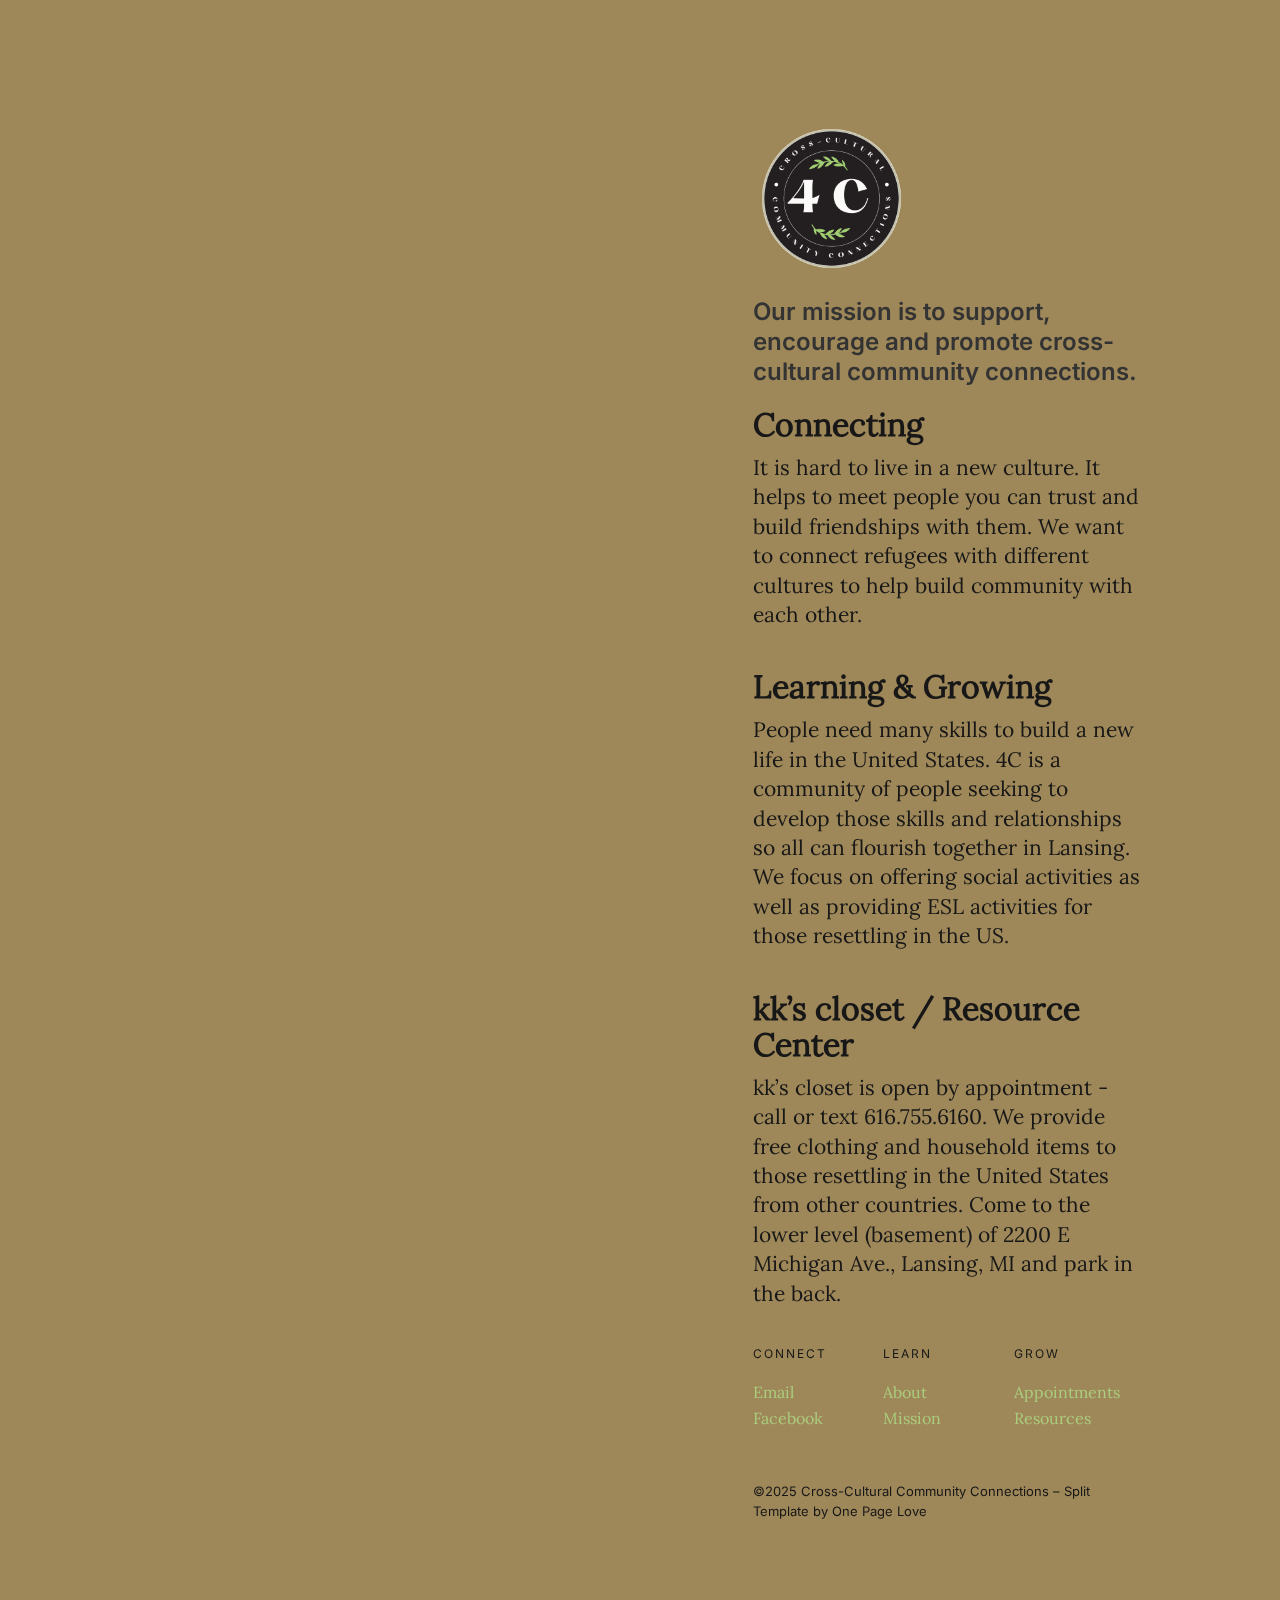
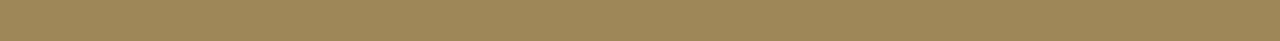
==== website/public/index.html @ 281cf26f "build" ====
<!DOCTYPE html>
<html lang="en-US">

<head>
  <meta charset="utf-8" />
<meta name="viewport" content="width=device-width,initial-scale=1" />


<title>Connecting. Learning. Growing.</title>
<meta name="author" content="4C Lansing" />
<meta name="description" content="Our mission is to support, encourage, and promote cross-cultural community connections." />
<meta name="robots" content="index, follow" />
<meta name="referrer" content="always" />


<meta property="og:title" content="Connecting. Learning. Growing." />
<meta property="og:description" content="Our mission is to support, encourage, and promote cross-cultural community connections." />
<meta property="og:url" content="https://4clansing.org/" />

<meta property="og:image" content="https://4clansing.org/images/social.jpg" />
<meta name="twitter:card" content="summary_large_image" />

<meta name="twitter:site" content="@onepagelove" />


<link rel="icon" href="https://4clansing.org/favicon.ico" />



  
  
  <link rel="stylesheet" href="./css/split.min.17f83c5eb637766c819c957e94b23b9c7ce4982cbc20298d6559e48cfdbf53d3.css" integrity="sha256-F/g8XrY3dmyBnJV&#43;lLI7nHzkmCy8ICmNZVnkjP2/U9M=" crossorigin="anonymous" media="screen" />




  <link rel="stylesheet" href="https://4clansing.org/css/style.css" type="text/css" media="screen" />





</head>

<body class="body">

  <div class="columns w-row">

    
    <div class="leftcontent w-col w-col-6 w-col-stack">

    
    

      <div class="image"></div>

    
    
    </div>

    
    <div class="rightcontent w-col w-col-6 w-col-stack">

      <div class="content">
        
        <div class="intro">
  <img class="logo" style="float:center;height:40%;width:40%;" src="./images/logo-dots.png"></img>
  <div class="mission">
    <h3>Our mission is to support, encourage and promote cross-cultural community connections.</h3>
  </div>
  
</div>


        
        
  
  <div class="bio">
  <h2 id="connecting">Connecting</h2>
<p>It is hard to live in a new culture. It helps to meet people you can trust and build friendships with them. We want to connect refugees with different cultures to help build community with each other.</p>
<h2 id="learning--growing">Learning &amp; Growing</h2>
<p>People need many skills to build a new life in the United States. 4C is a community of people seeking to develop those skills and relationships so all can flourish together in Lansing. We focus on offering social activities as well as providing ESL activities for those resettling in the US.</p>
<h2 id="kks-closet--resource-center">kk&rsquo;s closet / Resource Center</h2>
<p>kk’s closet is open by appointment - call or text 616.755.6160. We provide free clothing and household items to those resettling in the United States from other countries. Come to the lower level (basement) of 2200 E Michigan Ave., Lansing, MI and park in the back.</p>

</div>


  
  <div class="links w-row">

  
    

    
      <div class="column w-col w-col-4">
        <h3 class="text-block">Connect</h3>
        <ul class="list w-list-unstyled">
          
            <li><a href="mailto:4clansing.org@gmail.com" target="_self">Email</a></li>
          
            <li><a href="https://www.facebook.com/cross.cultural.community.connections" target="_blank">Facebook</a></li>
          
        </ul>
      </div>
    

    
  
    

    
      <div class="column w-col w-col-4">
        <h3 class="text-block">Learn</h3>
        <ul class="list w-list-unstyled">
          
            <li><a href="#" target="_self">About</a></li>
          
            <li><a href="#" target="_self">Mission</a></li>
          
        </ul>
      </div>
    

    
  
    

    
      <div class="column w-col w-col-4">
        <h3 class="text-block">Grow</h3>
        <ul class="list w-list-unstyled">
          
            <li><a href="link_to_form" target="_blank">Appointments</a></li>
          
            <li><a href="#" target="_blank">Resources</a></li>
          
        </ul>
      </div>
    

    
  

</div>



        
        <div class="credit">
  &copy;2025 Cross-Cultural Community Connections
  
  &ndash; <a href="https://onepagelove.com/split" target="_blank" class="credit-links">Split Template</a> by <a href="https://onepagelove.com" target="_blank" class="credit-links">One Page Love</a>

  
  <!--
  To remove this credit you can remove the CC3.0 license for only $9 here: https://onepagelove.com/split
  This really helps contribute towards us developing more templates and means the world to me!
  Cheers, Rob (@robhope)
  -->
  
</div>

      </div>

    </div>

  </div>

</body>
</html>
---- website/public/css/split.min.17f83c5eb637766c819c957e94b23b9c7ce4982cbc20298d6559e48cfdbf53d3.css ----
@charset "UTF-8";/*!normalize.css v8.0.1 | MIT License | github.com/necolas/normalize.css*/html{line-height:1.15;-webkit-text-size-adjust:100%}body{margin:0}main{display:block}h1{font-size:2em;margin:.67em 0}hr{box-sizing:content-box;height:0;overflow:visible}pre{font-family:monospace,monospace;font-size:1em}a{background-color:transparent}abbr[title]{border-bottom:none;text-decoration:underline;text-decoration:underline dotted}b,strong{font-weight:bolder}code,kbd,samp{font-family:monospace,monospace;font-size:1em}small{font-size:80%}sub,sup{font-size:75%;line-height:0;position:relative;vertical-align:baseline}sub{bottom:-.25em}sup{top:-.5em}img{border-style:none}button,input,optgroup,select,textarea{font-family:inherit;font-size:100%;line-height:1.15;margin:0}button,input{overflow:visible}button,select{text-transform:none}button,[type=button],[type=reset],[type=submit]{-webkit-appearance:button}button::-moz-focus-inner,[type=button]::-moz-focus-inner,[type=reset]::-moz-focus-inner,[type=submit]::-moz-focus-inner{border-style:none;padding:0}button:-moz-focusring,[type=button]:-moz-focusring,[type=reset]:-moz-focusring,[type=submit]:-moz-focusring{outline:1px dotted ButtonText}fieldset{padding:.35em .75em .625em}legend{box-sizing:border-box;color:inherit;display:table;max-width:100%;padding:0;white-space:normal}progress{vertical-align:baseline}textarea{overflow:auto}[type=checkbox],[type=radio]{box-sizing:border-box;padding:0}[type=number]::-webkit-inner-spin-button,[type=number]::-webkit-outer-spin-button{height:auto}[type=search]{-webkit-appearance:textfield;outline-offset:-2px}[type=search]::-webkit-search-decoration{-webkit-appearance:none}::-webkit-file-upload-button{-webkit-appearance:button;font:inherit}details{display:block}summary{display:list-item}template{display:none}[hidden]{display:none}@font-face{font-family:webflow-icons;src:url([data-uri])format("truetype");font-weight:400;font-style:normal}[class^=w-icon-],[class*=" w-icon-"]{font-family:webflow-icons!important;speak:none;font-style:normal;font-weight:400;font-variant:normal;text-transform:none;line-height:1;-webkit-font-smoothing:antialiased;-moz-osx-font-smoothing:grayscale}.w-icon-slider-right:before{content:"\e600"}.w-icon-slider-left:before{content:"\e601"}.w-icon-nav-menu:before{content:"\e602"}.w-icon-arrow-down:before,.w-icon-dropdown-toggle:before{content:"\e603"}.w-icon-file-upload-remove:before{content:"\e900"}.w-icon-file-upload-icon:before{content:"\e903"}*{-webkit-box-sizing:border-box;-moz-box-sizing:border-box;box-sizing:border-box}html{height:100%}body{margin:0;min-height:100%;background-color:#fff;font-family:Arial,sans-serif;font-size:14px;line-height:20px;color:#333}img{max-width:100%;vertical-align:middle;display:inline-block}html.w-mod-touch *{background-attachment:scroll!important}.w-block{display:block}.w-inline-block{max-width:100%;display:inline-block}.w-clearfix:before,.w-clearfix:after{content:" ";display:table;grid-column-start:1;grid-row-start:1;grid-column-end:2;grid-row-end:2}.w-clearfix:after{clear:both}.w-hidden{display:none}.w-button{display:inline-block;padding:9px 15px;background-color:#3898ec;color:#fff;border:0;line-height:inherit;text-decoration:none;cursor:pointer;border-radius:0}input.w-button{-webkit-appearance:button}html[data-w-dynpage] [data-w-cloak]{color:transparent!important}.w-webflow-badge,.w-webflow-badge *{position:static;left:auto;top:auto;right:auto;bottom:auto;z-index:auto;display:block;visibility:visible;overflow:visible;overflow-x:visible;overflow-y:visible;box-sizing:border-box;width:auto;height:auto;max-height:none;max-width:none;min-height:0;min-width:0;margin:0;padding:0;float:none;clear:none;border:0 transparent;border-radius:0;background:0 0;background-image:none;background-position:0 0;background-size:auto;background-repeat:repeat;background-origin:padding-box;background-clip:border-box;background-attachment:scroll;background-color:transparent;box-shadow:none;opacity:1;transform:none;transition:none;direction:ltr;font-family:inherit;font-weight:inherit;color:inherit;font-size:inherit;line-height:inherit;font-style:inherit;font-variant:inherit;text-align:inherit;letter-spacing:inherit;text-decoration:inherit;text-indent:0;text-transform:inherit;list-style-type:disc;text-shadow:none;font-smoothing:auto;vertical-align:baseline;cursor:inherit;white-space:inherit;word-break:normal;word-spacing:normal;word-wrap:normal}.w-webflow-badge{position:fixed!important;display:inline-block!important;visibility:visible!important;opacity:1!important;z-index:2147483647!important;top:auto!important;right:12px!important;bottom:12px!important;left:auto!important;color:#aaadb0!important;background-color:#fff!important;border-radius:3px!important;padding:6px 8px 6px 6px!important;font-size:12px!important;opacity:1!important;line-height:14px!important;text-decoration:none!important;transform:none!important;margin:0!important;width:auto!important;height:auto!important;overflow:visible!important;white-space:nowrap;box-shadow:0 0 0 1px rgba(0,0,0,.1),0 1px 3px rgba(0,0,0,.1);cursor:pointer}.w-webflow-badge>img{display:inline-block!important;visibility:visible!important;opacity:1!important;vertical-align:middle!important}h1,h2,h3,h4,h5,h6{font-weight:700;margin-bottom:10px}h1{font-size:38px;line-height:44px;margin-top:20px}h2{font-size:32px;line-height:36px;margin-top:20px}h3{font-size:24px;line-height:30px;margin-top:20px}h4{font-size:18px;line-height:24px;margin-top:10px}h5{font-size:14px;line-height:20px;margin-top:10px}h6{font-size:12px;line-height:18px;margin-top:10px}p{margin-top:0;margin-bottom:10px}blockquote{margin:0 0 10px;padding:10px 20px;border-left:5px solid #e2e2e2;font-size:18px;line-height:22px}figure{margin:0;margin-bottom:10px}figcaption{margin-top:5px;text-align:center}ul,ol{margin-top:0;margin-bottom:10px;padding-left:40px}.w-list-unstyled{padding-left:0;list-style:none}.w-embed:before,.w-embed:after{content:" ";display:table;grid-column-start:1;grid-row-start:1;grid-column-end:2;grid-row-end:2}.w-embed:after{clear:both}.w-video{width:100%;position:relative;padding:0}.w-video iframe,.w-video object,.w-video embed{position:absolute;top:0;left:0;width:100%;height:100%}fieldset{padding:0;margin:0;border:0}button,html input[type=button],input[type=reset]{border:0;cursor:pointer;-webkit-appearance:button}.w-form{margin:0 0 15px}.w-form-done{display:none;padding:20px;text-align:center;background-color:#ddd}.w-form-fail{display:none;margin-top:10px;padding:10px;background-color:#ffdede}label{display:block;margin-bottom:5px;font-weight:700}.w-input,.w-select{display:block;width:100%;height:38px;padding:8px 12px;margin-bottom:10px;font-size:14px;line-height:1.428571429;color:#333;vertical-align:middle;background-color:#fff;border:1px solid #ccc}.w-input:-moz-placeholder,.w-select:-moz-placeholder{color:#999}.w-input::-moz-placeholder,.w-select::-moz-placeholder{color:#999;opacity:1}.w-input:-ms-input-placeholder,.w-select:-ms-input-placeholder{color:#999}.w-input::-webkit-input-placeholder,.w-select::-webkit-input-placeholder{color:#999}.w-input:focus,.w-select:focus{border-color:#3898ec;outline:0}.w-input[disabled],.w-select[disabled],.w-input[readonly],.w-select[readonly],fieldset[disabled] .w-input,fieldset[disabled] .w-select{cursor:not-allowed;background-color:#eee}textarea.w-input,textarea.w-select{height:auto}.w-select{background-color:#f3f3f3}.w-select[multiple]{height:auto}.w-form-label{display:inline-block;cursor:pointer;font-weight:400;margin-bottom:0}.w-radio{display:block;margin-bottom:5px;padding-left:20px}.w-radio:before,.w-radio:after{content:" ";display:table;grid-column-start:1;grid-row-start:1;grid-column-end:2;grid-row-end:2}.w-radio:after{clear:both}.w-radio-input{margin:4px 0 0;margin-top:1px \9;line-height:normal;float:left;margin-left:-20px}.w-radio-input{margin-top:3px}.w-file-upload{display:block;margin-bottom:10px}.w-file-upload-input{width:.1px;height:.1px;opacity:0;overflow:hidden;position:absolute;z-index:-100}.w-file-upload-default,.w-file-upload-uploading,.w-file-upload-success{display:inline-block;color:#333}.w-file-upload-error{display:block;margin-top:10px}.w-file-upload-default.w-hidden,.w-file-upload-uploading.w-hidden,.w-file-upload-error.w-hidden,.w-file-upload-success.w-hidden{display:none}.w-file-upload-uploading-btn{display:flex;font-size:14px;font-weight:400;cursor:pointer;margin:0;padding:8px 12px;border:1px solid #ccc;background-color:#fafafa}.w-file-upload-file{display:flex;flex-grow:1;justify-content:space-between;margin:0;padding:8px 9px 8px 11px;border:1px solid #ccc;background-color:#fafafa}.w-file-upload-file-name{font-size:14px;font-weight:400;display:block}.w-file-remove-link{margin-top:3px;margin-left:10px;width:auto;height:auto;padding:3px;display:block;cursor:pointer}.w-icon-file-upload-remove{margin:auto;font-size:10px}.w-file-upload-error-msg{display:inline-block;color:#ea384c;padding:2px 0}.w-file-upload-info{display:inline-block;line-height:38px;padding:0 12px}.w-file-upload-label{display:inline-block;font-size:14px;font-weight:400;cursor:pointer;margin:0;padding:8px 12px;border:1px solid #ccc;background-color:#fafafa}.w-icon-file-upload-icon,.w-icon-file-upload-uploading{display:inline-block;margin-right:8px;width:20px}.w-icon-file-upload-uploading{height:20px}.w-container{margin-left:auto;margin-right:auto;max-width:940px}.w-container:before,.w-container:after{content:" ";display:table;grid-column-start:1;grid-row-start:1;grid-column-end:2;grid-row-end:2}.w-container:after{clear:both}.w-container .w-row{margin-left:-10px;margin-right:-10px}.w-row:before,.w-row:after{content:" ";display:table;grid-column-start:1;grid-row-start:1;grid-column-end:2;grid-row-end:2}.w-row:after{clear:both}.w-row .w-row{margin-left:0;margin-right:0}.w-col{position:relative;float:left;width:100%;min-height:1px;padding-left:10px;padding-right:10px}.w-col .w-col{padding-left:0;padding-right:0}.w-col-1{width:8.33333333%}.w-col-2{width:16.66666667%}.w-col-3{width:25%}.w-col-4{width:33.33333333%}.w-col-5{width:41.66666667%}.w-col-6{width:50%}.w-col-7{width:58.33333333%}.w-col-8{width:66.66666667%}.w-col-9{width:75%}.w-col-10{width:83.33333333%}.w-col-11{width:91.66666667%}.w-col-12{width:100%}.w-hidden-main{display:none!important}@media screen and (max-width:991px){.w-container{max-width:728px}.w-hidden-main{display:inherit!important}.w-hidden-medium{display:none!important}.w-col-medium-1{width:8.33333333%}.w-col-medium-2{width:16.66666667%}.w-col-medium-3{width:25%}.w-col-medium-4{width:33.33333333%}.w-col-medium-5{width:41.66666667%}.w-col-medium-6{width:50%}.w-col-medium-7{width:58.33333333%}.w-col-medium-8{width:66.66666667%}.w-col-medium-9{width:75%}.w-col-medium-10{width:83.33333333%}.w-col-medium-11{width:91.66666667%}.w-col-medium-12{width:100%}.w-col-stack{width:100%;left:auto;right:auto}}@media screen and (max-width:767px){.w-hidden-main{display:inherit!important}.w-hidden-medium{display:inherit!important}.w-hidden-small{display:none!important}.w-row,.w-container .w-row{margin-left:0;margin-right:0}.w-col{width:100%;left:auto;right:auto}.w-col-small-1{width:8.33333333%}.w-col-small-2{width:16.66666667%}.w-col-small-3{width:25%}.w-col-small-4{width:33.33333333%}.w-col-small-5{width:41.66666667%}.w-col-small-6{width:50%}.w-col-small-7{width:58.33333333%}.w-col-small-8{width:66.66666667%}.w-col-small-9{width:75%}.w-col-small-10{width:83.33333333%}.w-col-small-11{width:91.66666667%}.w-col-small-12{width:100%}}@media screen and (max-width:479px){.w-container{max-width:none}.w-hidden-main{display:inherit!important}.w-hidden-medium{display:inherit!important}.w-hidden-small{display:inherit!important}.w-hidden-tiny{display:none!important}.w-col{width:100%}.w-col-tiny-1{width:8.33333333%}.w-col-tiny-2{width:16.66666667%}.w-col-tiny-3{width:25%}.w-col-tiny-4{width:33.33333333%}.w-col-tiny-5{width:41.66666667%}.w-col-tiny-6{width:50%}.w-col-tiny-7{width:58.33333333%}.w-col-tiny-8{width:66.66666667%}.w-col-tiny-9{width:75%}.w-col-tiny-10{width:83.33333333%}.w-col-tiny-11{width:91.66666667%}.w-col-tiny-12{width:100%}}.w-widget{position:relative}.w-widget-map{width:100%;height:400px}.w-widget-map label{width:auto;display:inline}.w-widget-map img{max-width:inherit}.w-widget-map .gm-style-iw{text-align:center}.w-widget-map .gm-style-iw>button{display:none!important}.w-widget-twitter{overflow:hidden}.w-widget-twitter-count-shim{display:inline-block;vertical-align:top;position:relative;width:28px;height:20px;text-align:center;background:#fff;border:#758696 solid 1px;border-radius:3px}.w-widget-twitter-count-shim *{pointer-events:none;-webkit-user-select:none;-moz-user-select:none;-ms-user-select:none;user-select:none}.w-widget-twitter-count-shim .w-widget-twitter-count-inner{position:relative;font-size:15px;line-height:12px;text-align:center;color:#999;font-family:serif}.w-widget-twitter-count-shim .w-widget-twitter-count-clear{position:relative;display:block}.w-widget-twitter-count-shim.w--large{width:36px;height:28px}.w-widget-twitter-count-shim.w--large .w-widget-twitter-count-inner{font-size:18px;line-height:18px}.w-widget-twitter-count-shim:not(.w--vertical){margin-left:5px;margin-right:8px}.w-widget-twitter-count-shim:not(.w--vertical).w--large{margin-left:6px}.w-widget-twitter-count-shim:not(.w--vertical):before,.w-widget-twitter-count-shim:not(.w--vertical):after{top:50%;left:0;border:solid transparent;content:" ";height:0;width:0;position:absolute;pointer-events:none}.w-widget-twitter-count-shim:not(.w--vertical):before{border-color:rgba(117,134,150,0);border-right-color:#5d6c7b;border-width:4px;margin-left:-9px;margin-top:-4px}.w-widget-twitter-count-shim:not(.w--vertical).w--large:before{border-width:5px;margin-left:-10px;margin-top:-5px}.w-widget-twitter-count-shim:not(.w--vertical):after{border-color:rgba(255,255,255,0);border-right-color:#fff;border-width:4px;margin-left:-8px;margin-top:-4px}.w-widget-twitter-count-shim:not(.w--vertical).w--large:after{border-width:5px;margin-left:-9px;margin-top:-5px}.w-widget-twitter-count-shim.w--vertical{width:61px;height:33px;margin-bottom:8px}.w-widget-twitter-count-shim.w--vertical:before,.w-widget-twitter-count-shim.w--vertical:after{top:100%;left:50%;border:solid transparent;content:" ";height:0;width:0;position:absolute;pointer-events:none}.w-widget-twitter-count-shim.w--vertical:before{border-color:rgba(117,134,150,0);border-top-color:#5d6c7b;border-width:5px;margin-left:-5px}.w-widget-twitter-count-shim.w--vertical:after{border-color:rgba(255,255,255,0);border-top-color:#fff;border-width:4px;margin-left:-4px}.w-widget-twitter-count-shim.w--vertical .w-widget-twitter-count-inner{font-size:18px;line-height:22px}.w-widget-twitter-count-shim.w--vertical.w--large{width:76px}.w-widget-gplus{overflow:hidden}.w-background-video{position:relative;overflow:hidden;height:500px;color:#fff}.w-background-video>video{background-size:cover;background-position:50%;position:absolute;margin:auto;width:100%;height:100%;right:-100%;bottom:-100%;top:-100%;left:-100%;object-fit:cover;z-index:-100}.w-background-video>video::-webkit-media-controls-start-playback-button{display:none!important;-webkit-appearance:none}.w-slider{position:relative;height:300px;text-align:center;background:#ddd;clear:both;-webkit-tap-highlight-color:transparent;tap-highlight-color:transparent}.w-slider-mask{position:relative;display:block;overflow:hidden;z-index:1;left:0;right:0;height:100%;white-space:nowrap}.w-slide{position:relative;display:inline-block;vertical-align:top;width:100%;height:100%;white-space:normal;text-align:left}.w-slider-nav{position:absolute;z-index:2;top:auto;right:0;bottom:0;left:0;margin:auto;padding-top:10px;height:40px;text-align:center;-webkit-tap-highlight-color:transparent;tap-highlight-color:transparent}.w-slider-nav.w-round>div{border-radius:100%}.w-slider-nav.w-num>div{width:auto;height:auto;padding:.2em .5em;font-size:inherit;line-height:inherit}.w-slider-nav.w-shadow>div{box-shadow:0 0 3px rgba(51,51,51,.4)}.w-slider-nav-invert{color:#fff}.w-slider-nav-invert>div{background-color:rgba(34,34,34,.4)}.w-slider-nav-invert>div.w-active{background-color:#222}.w-slider-dot{position:relative;display:inline-block;width:1em;height:1em;background-color:rgba(255,255,255,.4);cursor:pointer;margin:0 3px .5em;transition:background-color 100ms,color 100ms}.w-slider-dot.w-active{background-color:#fff}.w-slider-dot:focus{outline:none;box-shadow:0 0 0 2px #fff}.w-slider-dot:focus.w-active{box-shadow:none}.w-slider-arrow-left,.w-slider-arrow-right{position:absolute;width:80px;top:0;right:0;bottom:0;left:0;margin:auto;cursor:pointer;overflow:hidden;color:#fff;font-size:40px;-webkit-tap-highlight-color:transparent;tap-highlight-color:transparent;-webkit-user-select:none;-moz-user-select:none;-ms-user-select:none;user-select:none}.w-slider-arrow-left [class^=w-icon-],.w-slider-arrow-right [class^=w-icon-],.w-slider-arrow-left [class*=" w-icon-"],.w-slider-arrow-right [class*=" w-icon-"]{position:absolute}.w-slider-arrow-left:focus,.w-slider-arrow-right:focus{outline:0}.w-slider-arrow-left{z-index:3;right:auto}.w-slider-arrow-right{z-index:4;left:auto}.w-icon-slider-left,.w-icon-slider-right{top:0;right:0;bottom:0;left:0;margin:auto;width:1em;height:1em}.w-slider-aria-label{border:0;clip:rect(0 0 0 0);height:1px;margin:-1px;overflow:hidden;padding:0;position:absolute;width:1px}.w-dropdown{display:inline-block;position:relative;text-align:left;margin-left:auto;margin-right:auto;z-index:900}.w-dropdown-btn,.w-dropdown-toggle,.w-dropdown-link{position:relative;vertical-align:top;text-decoration:none;color:#222;padding:20px;text-align:left;margin-left:auto;margin-right:auto;white-space:nowrap}.w-dropdown-toggle{-webkit-user-select:none;-moz-user-select:none;-ms-user-select:none;user-select:none;display:inline-block;cursor:pointer;padding-right:40px}.w-dropdown-toggle:focus{outline:0}.w-icon-dropdown-toggle{position:absolute;top:0;right:0;bottom:0;margin:auto;margin-right:20px;width:1em;height:1em}.w-dropdown-list{position:absolute;background:#ddd;display:none;min-width:100%}.w-dropdown-list.w--open{display:block}.w-dropdown-link{padding:10px 20px;display:block;color:#222}.w-dropdown-link.w--current{color:#0082f3}.w-dropdown-link:focus{outline:0}@media screen and (max-width:767px){.w-nav-brand{padding-left:10px}}.w-lightbox-backdrop{color:#000;cursor:auto;font-family:serif;font-size:medium;font-style:normal;font-variant:normal;font-weight:400;letter-spacing:normal;line-height:normal;list-style:disc;text-align:start;text-indent:0;text-shadow:none;text-transform:none;visibility:visible;white-space:normal;word-break:normal;word-spacing:normal;word-wrap:normal;position:fixed;top:0;right:0;bottom:0;left:0;color:#fff;font-family:helvetica neue,Helvetica,Ubuntu,segoe ui,Verdana,sans-serif;font-size:17px;line-height:1.2;font-weight:300;text-align:center;background:rgba(0,0,0,.9);z-index:2000;outline:0;opacity:0;-webkit-user-select:none;-moz-user-select:none;-ms-user-select:none;-webkit-tap-highlight-color:transparent;-webkit-transform:translate(0,0)}.w-lightbox-backdrop,.w-lightbox-container{height:100%;overflow:auto;-webkit-overflow-scrolling:touch}.w-lightbox-content{position:relative;height:100vh;overflow:hidden}.w-lightbox-view{position:absolute;width:100vw;height:100vh;opacity:0}.w-lightbox-view:before{content:"";height:100vh}.w-lightbox-group,.w-lightbox-group .w-lightbox-view,.w-lightbox-group .w-lightbox-view:before{height:86vh}.w-lightbox-frame,.w-lightbox-view:before{display:inline-block;vertical-align:middle}.w-lightbox-figure{position:relative;margin:0}.w-lightbox-group .w-lightbox-figure{cursor:pointer}.w-lightbox-img{width:auto;height:auto;max-width:none}.w-lightbox-image{display:block;float:none;max-width:100vw;max-height:100vh}.w-lightbox-group .w-lightbox-image{max-height:86vh}.w-lightbox-caption{position:absolute;right:0;bottom:0;left:0;padding:.5em 1em;background:rgba(0,0,0,.4);text-align:left;text-overflow:ellipsis;white-space:nowrap;overflow:hidden}.w-lightbox-embed{position:absolute;top:0;right:0;bottom:0;left:0;width:100%;height:100%}.w-lightbox-control{position:absolute;top:0;width:4em;background-size:24px;background-repeat:no-repeat;background-position:50%;cursor:pointer;-webkit-transition:all .3s;transition:all .3s}.w-lightbox-left{display:none;bottom:0;left:0;background-image:url([data-uri])}.w-lightbox-right{display:none;right:0;bottom:0;background-image:url([data-uri])}.w-lightbox-close{right:0;height:2.6em;background-image:url([data-uri]);background-size:18px}.w-lightbox-strip{position:absolute;bottom:0;left:0;right:0;padding:0 1vh;line-height:0;white-space:nowrap;overflow-x:auto;overflow-y:hidden}.w-lightbox-item{display:inline-block;width:10vh;padding:2vh 1vh;box-sizing:content-box;cursor:pointer;-webkit-transform:translate3d(0,0,0)}.w-lightbox-active{opacity:.3}.w-lightbox-thumbnail{position:relative;height:10vh;background:#222;overflow:hidden}.w-lightbox-thumbnail-image{position:absolute;top:0;left:0}.w-lightbox-thumbnail .w-lightbox-tall{top:50%;width:100%;-webkit-transform:translate(0,-50%);-ms-transform:translate(0,-50%);transform:translate(0,-50%)}.w-lightbox-thumbnail .w-lightbox-wide{left:50%;height:100%;-webkit-transform:translate(-50%,0);-ms-transform:translate(-50%,0);transform:translate(-50%,0)}.w-lightbox-spinner{position:absolute;top:50%;left:50%;box-sizing:border-box;width:40px;height:40px;margin-top:-20px;margin-left:-20px;border:5px solid rgba(0,0,0,.4);border-radius:50%;-webkit-animation:spin .8s infinite linear;animation:spin .8s infinite linear}.w-lightbox-spinner:after{content:"";position:absolute;top:-4px;right:-4px;bottom:-4px;left:-4px;border:3px solid transparent;border-bottom-color:#fff;border-radius:50%}.w-lightbox-hide{display:none}.w-lightbox-noscroll{overflow:hidden}@media(min-width:768px){.w-lightbox-content{height:96vh;margin-top:2vh}.w-lightbox-view,.w-lightbox-view:before{height:96vh}.w-lightbox-group,.w-lightbox-group .w-lightbox-view,.w-lightbox-group .w-lightbox-view:before{height:84vh}.w-lightbox-image{max-width:96vw;max-height:96vh}.w-lightbox-group .w-lightbox-image{max-width:82.3vw;max-height:84vh}.w-lightbox-left,.w-lightbox-right{display:block;opacity:.5}.w-lightbox-close{opacity:.8}.w-lightbox-control:hover{opacity:1}}.w-lightbox-inactive,.w-lightbox-inactive:hover{opacity:0}.w-richtext:before,.w-richtext:after{content:" ";display:table;grid-column-start:1;grid-row-start:1;grid-column-end:2;grid-row-end:2}.w-richtext:after{clear:both}.w-richtext[contenteditable=true]:before,.w-richtext[contenteditable=true]:after{white-space:initial}.w-richtext ol,.w-richtext ul{overflow:hidden}.w-richtext .w-richtext-figure-selected.w-richtext-figure-type-video div:after,.w-richtext .w-richtext-figure-selected[data-rt-type=video] div:after{outline:2px solid #2895f7}.w-richtext .w-richtext-figure-selected.w-richtext-figure-type-image div,.w-richtext .w-richtext-figure-selected[data-rt-type=image] div{outline:2px solid #2895f7}.w-richtext figure.w-richtext-figure-type-video>div:after,.w-richtext figure[data-rt-type=video]>div:after{content:'';position:absolute;display:none;left:0;top:0;right:0;bottom:0}.w-richtext figure{position:relative;max-width:60%}.w-richtext figure>div:before{cursor:default!important}.w-richtext figure img{width:100%}.w-richtext figure figcaption.w-richtext-figcaption-placeholder{opacity:.6}.w-richtext figure div{font-size:0;color:transparent}.w-richtext figure.w-richtext-figure-type-image,.w-richtext figure[data-rt-type=image]{display:table}.w-richtext figure.w-richtext-figure-type-image>div,.w-richtext figure[data-rt-type=image]>div{display:inline-block}.w-richtext figure.w-richtext-figure-type-image>figcaption,.w-richtext figure[data-rt-type=image]>figcaption{display:table-caption;caption-side:bottom}.w-richtext figure.w-richtext-figure-type-video,.w-richtext figure[data-rt-type=video]{width:60%;height:0}.w-richtext figure.w-richtext-figure-type-video iframe,.w-richtext figure[data-rt-type=video] iframe{position:absolute;top:0;left:0;width:100%;height:100%}.w-richtext figure.w-richtext-figure-type-video>div,.w-richtext figure[data-rt-type=video]>div{width:100%}.w-richtext figure.w-richtext-align-center{margin-right:auto;margin-left:auto;clear:both}.w-richtext figure.w-richtext-align-center.w-richtext-figure-type-image>div,.w-richtext figure.w-richtext-align-center[data-rt-type=image]>div{max-width:100%}.w-richtext figure.w-richtext-align-normal{clear:both}.w-richtext figure.w-richtext-align-fullwidth{width:100%;max-width:100%;text-align:center;clear:both;display:block;margin-right:auto;margin-left:auto}.w-richtext figure.w-richtext-align-fullwidth>div{display:inline-block;padding-bottom:inherit}.w-richtext figure.w-richtext-align-fullwidth>figcaption{display:block}.w-richtext figure.w-richtext-align-floatleft{float:left;margin-right:15px;clear:none}.w-richtext figure.w-richtext-align-floatright{float:right;margin-left:15px;clear:none}.w-nav{position:relative;background:#ddd;z-index:1000}.w-nav:before,.w-nav:after{content:" ";display:table;grid-column-start:1;grid-row-start:1;grid-column-end:2;grid-row-end:2}.w-nav:after{clear:both}.w-nav-brand{position:relative;float:left;text-decoration:none;color:#333}.w-nav-link{position:relative;display:inline-block;vertical-align:top;text-decoration:none;color:#222;padding:20px;text-align:left;margin-left:auto;margin-right:auto}.w-nav-link.w--current{color:#0082f3}.w-nav-menu{position:relative;float:right}[data-nav-menu-open]{display:block!important;position:absolute;top:100%;left:0;right:0;background:#c8c8c8;text-align:center;overflow:visible;min-width:200px}.w--nav-link-open{display:block;position:relative}.w-nav-overlay{position:absolute;overflow:hidden;display:none;top:100%;left:0;right:0;width:100%}.w-nav-overlay [data-nav-menu-open]{top:0}.w-nav[data-animation=over-left] .w-nav-overlay{width:auto}.w-nav[data-animation=over-left] .w-nav-overlay,.w-nav[data-animation=over-left] [data-nav-menu-open]{right:auto;z-index:1;top:0}.w-nav[data-animation=over-right] .w-nav-overlay{width:auto}.w-nav[data-animation=over-right] .w-nav-overlay,.w-nav[data-animation=over-right] [data-nav-menu-open]{left:auto;z-index:1;top:0}.w-nav-button{position:relative;float:right;padding:18px;font-size:24px;display:none;cursor:pointer;-webkit-tap-highlight-color:transparent;tap-highlight-color:transparent;-webkit-user-select:none;-moz-user-select:none;-ms-user-select:none;user-select:none}.w-nav-button:focus{outline:0}.w-nav-button.w--open{background-color:#c8c8c8;color:#fff}.w-nav[data-collapse=all] .w-nav-menu{display:none}.w-nav[data-collapse=all] .w-nav-button{display:block}.w--nav-dropdown-open{display:block}.w--nav-dropdown-toggle-open{display:block}.w--nav-dropdown-list-open{position:static}@media screen and (max-width:991px){.w-nav[data-collapse=medium] .w-nav-menu{display:none}.w-nav[data-collapse=medium] .w-nav-button{display:block}}@media screen and (max-width:767px){.w-nav[data-collapse=small] .w-nav-menu{display:none}.w-nav[data-collapse=small] .w-nav-button{display:block}.w-nav-brand{padding-left:10px}}@media screen and (max-width:479px){.w-nav[data-collapse=tiny] .w-nav-menu{display:none}.w-nav[data-collapse=tiny] .w-nav-button{display:block}}.w-tabs{position:relative}.w-tabs:before,.w-tabs:after{content:" ";display:table;grid-column-start:1;grid-row-start:1;grid-column-end:2;grid-row-end:2}.w-tabs:after{clear:both}.w-tab-menu{position:relative}.w-tab-link{position:relative;display:inline-block;vertical-align:top;text-decoration:none;padding:9px 30px;text-align:left;cursor:pointer;color:#222;background-color:#ddd}.w-tab-link.w--current{background-color:#c8c8c8}.w-tab-link:focus{outline:0}.w-tab-content{position:relative;display:block;overflow:hidden}.w-tab-pane{position:relative;display:none}.w--tab-active{display:block}@media screen and (max-width:479px){.w-tab-link{display:block}}.w-ix-emptyfix:after{content:""}@keyframes spin{0%{transform:rotate(0)}100%{transform:rotate(360deg)}}.w-dyn-empty{padding:10px;background-color:#ddd}.w-dyn-hide{display:none!important}.w-dyn-bind-empty{display:none!important}.w-condition-invisible{display:none!important}@keyframes fadein{from{opacity:0}to{opacity:1}}@font-face{font-display:swap;font-family:inter;font-style:normal;font-weight:400;src:url(../fonts/inter-v18-latin-regular.woff2)format("woff2")}@font-face{font-display:swap;font-family:inter;font-style:normal;font-weight:600;src:url(../fonts/inter-v18-latin-600.woff2)format("woff2")}@font-face{font-display:swap;font-family:lora;font-style:normal;font-weight:400;src:url(../fonts/lora-v35-latin-regular.woff2)format("woff2")}html{scrollbar-gutter:stable}a{color:#abcd7d;text-decoration:none}.body{display:block;max-height:100vh;background-color:#9e8758;font-family:Inter,sans-serif;animation:fadein 2s}.leftcontent{display:-webkit-box;display:-webkit-flex;display:-ms-flexbox;display:flex;padding-right:0;padding-left:0}.columns{display:-webkit-box;display:-webkit-flex;display:-ms-flexbox;display:flex;height:100vh;max-height:100vh;-webkit-flex-wrap:wrap;-ms-flex-wrap:wrap;flex-wrap:wrap;-webkit-align-content:flex-start;-ms-flex-line-pack:start;align-content:flex-start}.name{margin-top:0;margin-bottom:40px;color:#333;font-size:16px;font-weight:400;line-height:100%;letter-spacing:1px;text-transform:uppercase}.bold-text{font-weight:600}.tagline{margin-bottom:40px;color:#171717;font-size:58px;line-height:100%}.bio p{margin-bottom:40px;font-family:Lora,sans-serif;color:#171717;font-size:21px;line-height:140%}.bio a{border-bottom:1px solid #171717;text-decoration:none}.bio a:hover{color:#fff;border-bottom:1px solid #fff}.bio h1,.bio h2,.bio h3,.bio h4,.bio h5,.bio h6{font-family:Lora,sans-serif;color:#171717}.bio ul,.bio ol,.bio pre{color:#171717}.text-block{margin-top:0;margin-bottom:20px;color:#171717;font-size:12px;font-weight:400;line-height:12px;letter-spacing:2px;text-transform:uppercase}.list{font-family:Lora,sans-serif;color:#171717;font-size:16px;line-height:160%}.list a:hover{color:#fff}.credit{color:#171717;font-size:13px}.rightcontent{overflow:auto;padding:120px;-webkit-box-orient:vertical;-webkit-box-direction:normal;-webkit-flex-direction:column;-ms-flex-direction:column;flex-direction:column;-webkit-box-pack:center;-webkit-justify-content:center;-ms-flex-pack:center;justify-content:center;-webkit-flex-wrap:nowrap;-ms-flex-wrap:nowrap;flex-wrap:nowrap;-webkit-box-align:start;-webkit-align-items:flex-start;-ms-flex-align:start;align-items:flex-start;-webkit-align-self:center;-ms-flex-item-align:center;-ms-grid-row-align:center;align-self:center;-webkit-box-flex:1;-webkit-flex:1;-ms-flex:1;flex:1}.content{overflow:auto}.links{display:-webkit-box;display:-webkit-flex;display:-ms-flexbox;display:flex;min-width:100%;margin-bottom:40px;-webkit-box-flex:0;-webkit-flex:0 auto;-ms-flex:0 auto;flex:0 auto}.credit-links{color:#171717}.credit-links:hover{color:#fff}.image{position:-webkit-sticky;position:sticky;top:0;display:block;min-height:100vh;min-width:100%;-webkit-align-self:flex-start;-ms-flex-item-align:start;align-self:flex-start;-webkit-box-flex:0;-webkit-flex:0 auto;-ms-flex:0 auto;flex:0 auto;background-image:url(../images/background.png);background-position:50%;background-size:cover;-o-object-fit:cover;object-fit:cover}@media screen and (max-width:991px){.leftcontent{display:block;-o-object-position:50% 0%;object-position:50% 0%}.columns{display:block}.rightcontent{padding-top:120px;padding-bottom:120px}.links{display:-webkit-box;display:-webkit-flex;display:-ms-flexbox;display:flex;-webkit-box-orient:vertical;-webkit-box-direction:normal;-webkit-flex-direction:column;-ms-flex-direction:column;flex-direction:column}.column{margin-bottom:20px}.column:last-child{margin-bottom:0}.image{position:static;height:420px;max-height:50vh;min-height:auto;background-position:50% 0}}@media screen and (max-width:767px){.name{margin-bottom:20px}.rightcontent{padding:60px}}@media screen and (max-width:479px){.bold-text{font-size:42px;line-height:42px}.bio p{font-size:16px}.credit{font-size:12px}.rightcontent{padding:30px}.image{height:240px;max-height:30vh}}.split-video{overflow:hidden;position:relative;line-height:0}.video-wrap{position:absolute;top:50%;left:50%;transform:translate(-50%,-50%)}.video-container{position:relative;overflow:hidden;height:56.25vw;width:100vw}@media(max-aspect-ratio:16/9){.video-container{height:100vh;width:177.7777777778vh}}.video-container iframe,.video-container object,.video-container embed{position:absolute;top:0;left:0;width:100%;height:100%}video.video{object-fit:cover;object-position:50% 50%;width:100%;height:100%}@media(min-width:991px){video.video{height:100vh}}
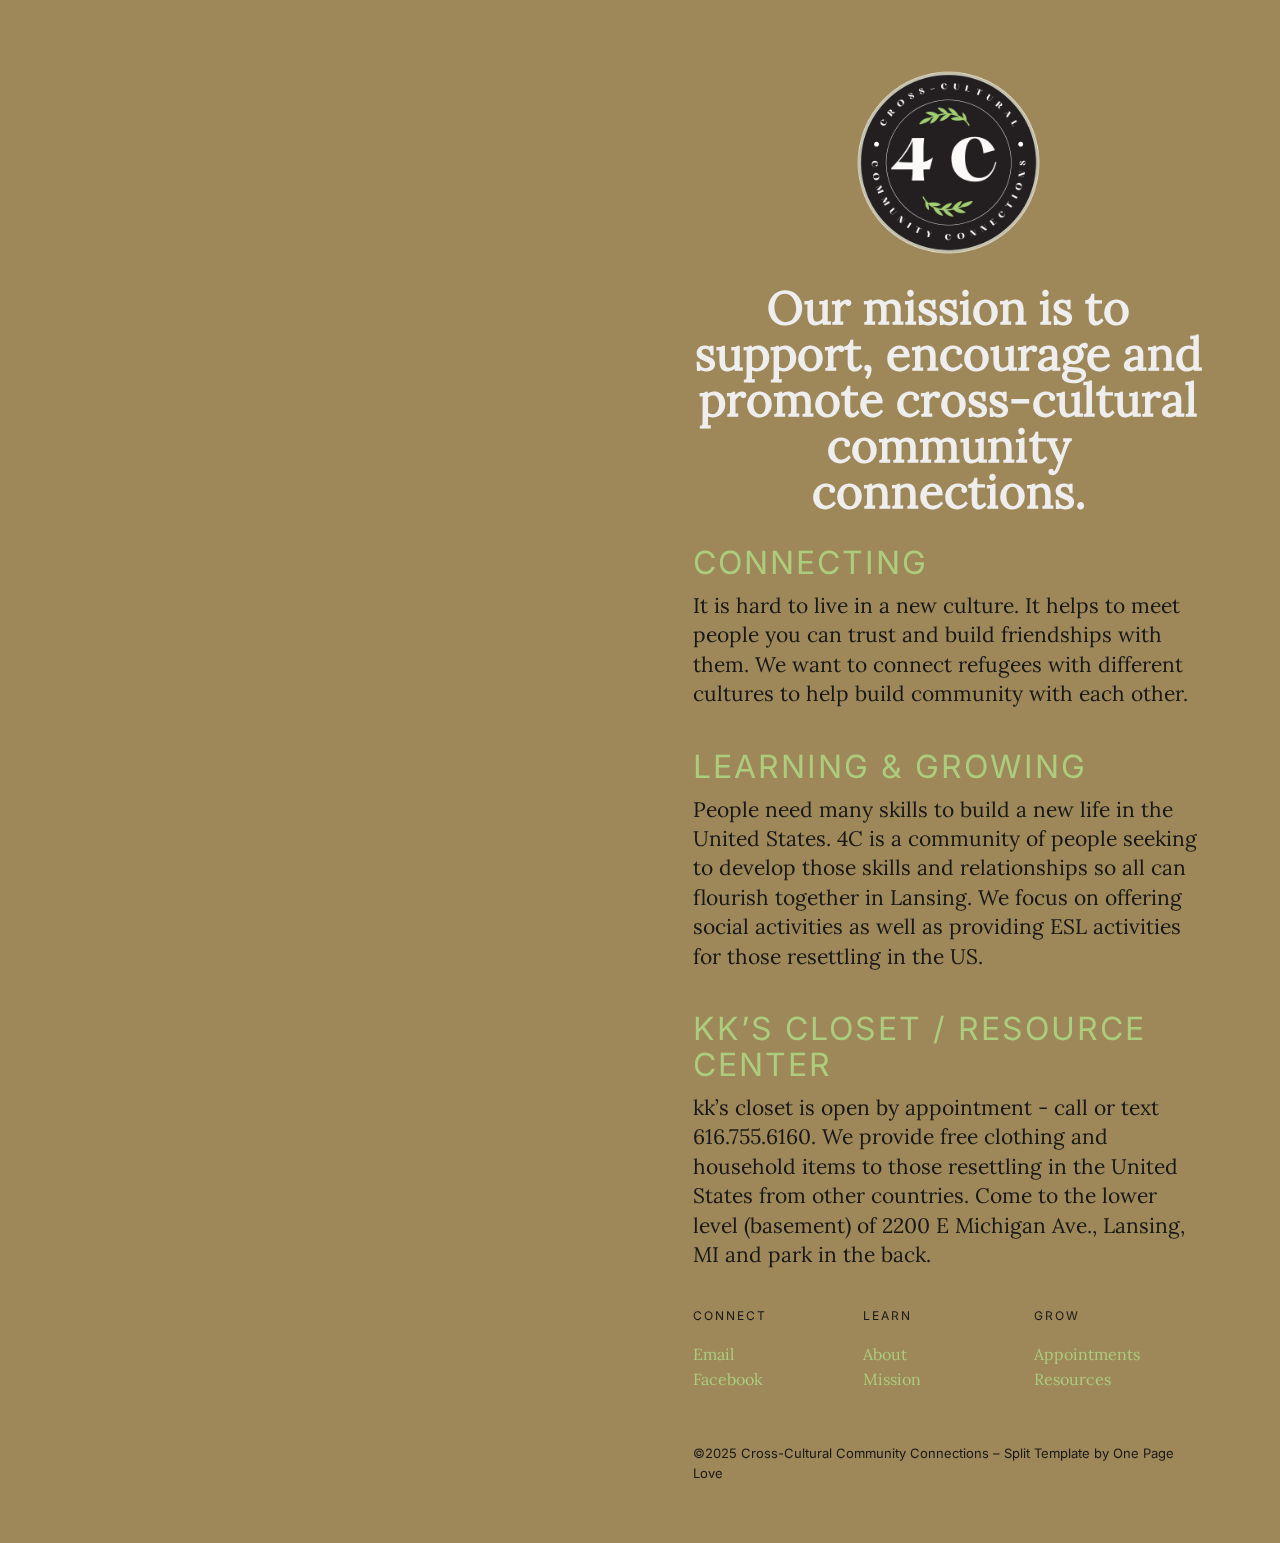
==== commit 247f5729: "fix css for now" ====
--- a/website/public/index.html
+++ b/website/public/index.html
@@ -17,13 +17,13 @@
 <meta property="og:description" content="Our mission is to support, encourage, and promote cross-cultural community connections." />
 <meta property="og:url" content="https://4clansing.org/" />
 
-<meta property="og:image" content="https://4clansing.org/images/social.jpg" />
+<meta property="og:image" content="images/social.jpg" />
 <meta name="twitter:card" content="summary_large_image" />
 
 <meta name="twitter:site" content="@onepagelove" />
 
 
-<link rel="icon" href="https://4clansing.org/favicon.ico" />
+<link rel="icon" href="favicon.ico" />
 
 
 
@@ -34,7 +34,7 @@
 
 
 
-  <link rel="stylesheet" href="https://4clansing.org/css/style.css" type="text/css" media="screen" />
+  <link rel="stylesheet" href="css/style.css" type="text/css" media="screen" />
 
 
 
--- a/website/public/css/style.css
+++ b/website/public/css/style.css
@@ -0,0 +1,47 @@
+.body {
+    background-color: rgb(158	135	88);
+}
+
+.bio {
+  display: block;
+  height: auto;
+  float: left;
+}
+
+.bio p {
+    font-family: Lora, sans-serif;
+    color: #171717;
+}
+
+.bio h2 {
+    text-transform: uppercase;
+    font-family: Inter, sans-serif;
+    color: rgb(171	205	125	);
+    letter-spacing: 2px;
+    font-weight: normal;
+}
+
+b strong {
+    color: #000;
+    font-weight: bold;
+}
+
+.intro {
+  width: 100%;
+  text-align: center;
+}
+
+.intro .logo img {
+  display:block;
+}
+
+.mission h3 {
+  color: #eee;
+  font-family: Lora, sans-serif;
+  font-size: 46px;
+  line-height: 100%;
+}
+
+.rightcontent {
+    padding: 60px;
+}
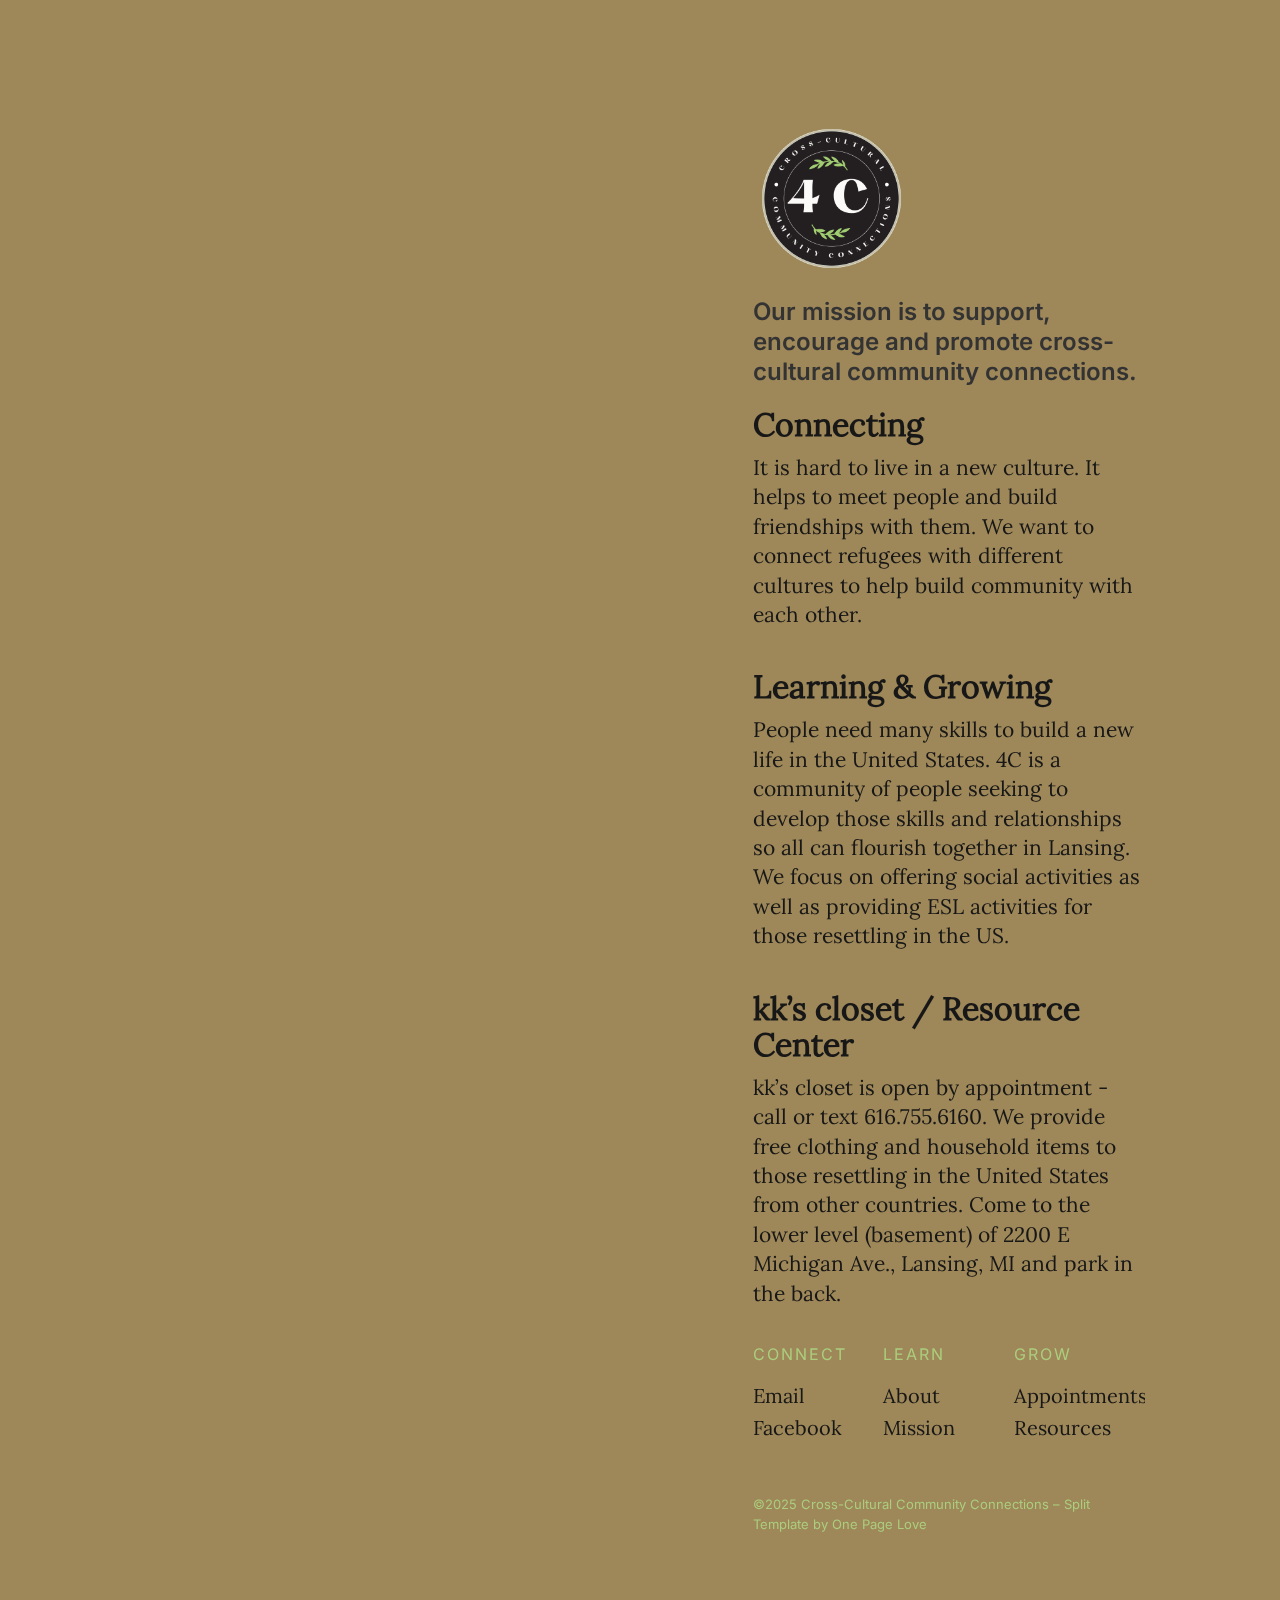
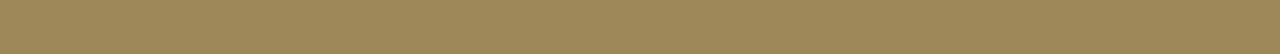
==== commit c9c22d26: "Fixes for text and link colors" ====
--- a/website/public/index.html
+++ b/website/public/index.html
@@ -17,24 +17,24 @@
 <meta property="og:description" content="Our mission is to support, encourage, and promote cross-cultural community connections." />
 <meta property="og:url" content="https://4clansing.org/" />
 
-<meta property="og:image" content="images/social.jpg" />
+<meta property="og:image" content="https://4clansing.org/images/social.jpg" />
 <meta name="twitter:card" content="summary_large_image" />
 
 <meta name="twitter:site" content="@onepagelove" />
 
 
-<link rel="icon" href="favicon.ico" />
+<link rel="icon" href="https://4clansing.org/favicon.ico" />
 
 
 
   
   
-  <link rel="stylesheet" href="./css/split.min.17f83c5eb637766c819c957e94b23b9c7ce4982cbc20298d6559e48cfdbf53d3.css" integrity="sha256-F/g8XrY3dmyBnJV&#43;lLI7nHzkmCy8ICmNZVnkjP2/U9M=" crossorigin="anonymous" media="screen" />
+  <link rel="stylesheet" href="./css/split.min.1bff45d9952f7fce477ea9abc0149daaaf0f355cc67c7698de8107a4acec2297.css" integrity="sha256-G/9F2ZUvf85HfqmrwBSdqq8PNVzGfHaY3oEHpKzsIpc=" crossorigin="anonymous" media="screen" />
 
 
 
 
-  <link rel="stylesheet" href="css/style.css" type="text/css" media="screen" />
+  <link rel="stylesheet" href="https://4clansing.org/css/style.css" type="text/css" media="screen" />
 
 
 
@@ -77,7 +77,7 @@
   
   <div class="bio">
   <h2 id="connecting">Connecting</h2>
-<p>It is hard to live in a new culture. It helps to meet people you can trust and build friendships with them. We want to connect refugees with different cultures to help build community with each other.</p>
+<p>It is hard to live in a new culture. It helps to meet people and build friendships with them. We want to connect refugees with different cultures to help build community with each other.</p>
 <h2 id="learning--growing">Learning &amp; Growing</h2>
 <p>People need many skills to build a new life in the United States. 4C is a community of people seeking to develop those skills and relationships so all can flourish together in Lansing. We focus on offering social activities as well as providing ESL activities for those resettling in the US.</p>
 <h2 id="kks-closet--resource-center">kk&rsquo;s closet / Resource Center</h2>
--- a/website/public/css/split.min.1bff45d9952f7fce477ea9abc0149daaaf0f355cc67c7698de8107a4acec2297.css
+++ b/website/public/css/split.min.1bff45d9952f7fce477ea9abc0149daaaf0f355cc67c7698de8107a4acec2297.css
@@ -0,0 +1 @@
+@charset "UTF-8";/*!normalize.css v8.0.1 | MIT License | github.com/necolas/normalize.css*/html{line-height:1.15;-webkit-text-size-adjust:100%}body{margin:0}main{display:block}h1{font-size:2em;margin:.67em 0}hr{box-sizing:content-box;height:0;overflow:visible}pre{font-family:monospace,monospace;font-size:1em}a{background-color:transparent}abbr[title]{border-bottom:none;text-decoration:underline;text-decoration:underline dotted}b,strong{font-weight:bolder}code,kbd,samp{font-family:monospace,monospace;font-size:1em}small{font-size:80%}sub,sup{font-size:75%;line-height:0;position:relative;vertical-align:baseline}sub{bottom:-.25em}sup{top:-.5em}img{border-style:none}button,input,optgroup,select,textarea{font-family:inherit;font-size:100%;line-height:1.15;margin:0}button,input{overflow:visible}button,select{text-transform:none}button,[type=button],[type=reset],[type=submit]{-webkit-appearance:button}button::-moz-focus-inner,[type=button]::-moz-focus-inner,[type=reset]::-moz-focus-inner,[type=submit]::-moz-focus-inner{border-style:none;padding:0}button:-moz-focusring,[type=button]:-moz-focusring,[type=reset]:-moz-focusring,[type=submit]:-moz-focusring{outline:1px dotted ButtonText}fieldset{padding:.35em .75em .625em}legend{box-sizing:border-box;color:inherit;display:table;max-width:100%;padding:0;white-space:normal}progress{vertical-align:baseline}textarea{overflow:auto}[type=checkbox],[type=radio]{box-sizing:border-box;padding:0}[type=number]::-webkit-inner-spin-button,[type=number]::-webkit-outer-spin-button{height:auto}[type=search]{-webkit-appearance:textfield;outline-offset:-2px}[type=search]::-webkit-search-decoration{-webkit-appearance:none}::-webkit-file-upload-button{-webkit-appearance:button;font:inherit}details{display:block}summary{display:list-item}template{display:none}[hidden]{display:none}@font-face{font-family:webflow-icons;src:url([data-uri])format("truetype");font-weight:400;font-style:normal}[class^=w-icon-],[class*=" w-icon-"]{font-family:webflow-icons!important;speak:none;font-style:normal;font-weight:400;font-variant:normal;text-transform:none;line-height:1;-webkit-font-smoothing:antialiased;-moz-osx-font-smoothing:grayscale}.w-icon-slider-right:before{content:"\e600"}.w-icon-slider-left:before{content:"\e601"}.w-icon-nav-menu:before{content:"\e602"}.w-icon-arrow-down:before,.w-icon-dropdown-toggle:before{content:"\e603"}.w-icon-file-upload-remove:before{content:"\e900"}.w-icon-file-upload-icon:before{content:"\e903"}*{-webkit-box-sizing:border-box;-moz-box-sizing:border-box;box-sizing:border-box}html{height:100%}body{margin:0;min-height:100%;background-color:#fff;font-family:Arial,sans-serif;font-size:14px;line-height:20px;color:#333}img{max-width:100%;vertical-align:middle;display:inline-block}html.w-mod-touch *{background-attachment:scroll!important}.w-block{display:block}.w-inline-block{max-width:100%;display:inline-block}.w-clearfix:before,.w-clearfix:after{content:" ";display:table;grid-column-start:1;grid-row-start:1;grid-column-end:2;grid-row-end:2}.w-clearfix:after{clear:both}.w-hidden{display:none}.w-button{display:inline-block;padding:9px 15px;background-color:#3898ec;color:#fff;border:0;line-height:inherit;text-decoration:none;cursor:pointer;border-radius:0}input.w-button{-webkit-appearance:button}html[data-w-dynpage] [data-w-cloak]{color:transparent!important}.w-webflow-badge,.w-webflow-badge *{position:static;left:auto;top:auto;right:auto;bottom:auto;z-index:auto;display:block;visibility:visible;overflow:visible;overflow-x:visible;overflow-y:visible;box-sizing:border-box;width:auto;height:auto;max-height:none;max-width:none;min-height:0;min-width:0;margin:0;padding:0;float:none;clear:none;border:0 transparent;border-radius:0;background:0 0;background-image:none;background-position:0 0;background-size:auto;background-repeat:repeat;background-origin:padding-box;background-clip:border-box;background-attachment:scroll;background-color:transparent;box-shadow:none;opacity:1;transform:none;transition:none;direction:ltr;font-family:inherit;font-weight:inherit;color:inherit;font-size:inherit;line-height:inherit;font-style:inherit;font-variant:inherit;text-align:inherit;letter-spacing:inherit;text-decoration:inherit;text-indent:0;text-transform:inherit;list-style-type:disc;text-shadow:none;font-smoothing:auto;vertical-align:baseline;cursor:inherit;white-space:inherit;word-break:normal;word-spacing:normal;word-wrap:normal}.w-webflow-badge{position:fixed!important;display:inline-block!important;visibility:visible!important;opacity:1!important;z-index:2147483647!important;top:auto!important;right:12px!important;bottom:12px!important;left:auto!important;color:#aaadb0!important;background-color:#fff!important;border-radius:3px!important;padding:6px 8px 6px 6px!important;font-size:12px!important;opacity:1!important;line-height:14px!important;text-decoration:none!important;transform:none!important;margin:0!important;width:auto!important;height:auto!important;overflow:visible!important;white-space:nowrap;box-shadow:0 0 0 1px rgba(0,0,0,.1),0 1px 3px rgba(0,0,0,.1);cursor:pointer}.w-webflow-badge>img{display:inline-block!important;visibility:visible!important;opacity:1!important;vertical-align:middle!important}h1,h2,h3,h4,h5,h6{font-weight:700;margin-bottom:10px}h1{font-size:38px;line-height:44px;margin-top:20px}h2{font-size:32px;line-height:36px;margin-top:20px}h3{font-size:24px;line-height:30px;margin-top:20px}h4{font-size:18px;line-height:24px;margin-top:10px}h5{font-size:14px;line-height:20px;margin-top:10px}h6{font-size:12px;line-height:18px;margin-top:10px}p{margin-top:0;margin-bottom:10px}blockquote{margin:0 0 10px;padding:10px 20px;border-left:5px solid #e2e2e2;font-size:18px;line-height:22px}figure{margin:0;margin-bottom:10px}figcaption{margin-top:5px;text-align:center}ul,ol{margin-top:0;margin-bottom:10px;padding-left:40px}.w-list-unstyled{padding-left:0;list-style:none}.w-embed:before,.w-embed:after{content:" ";display:table;grid-column-start:1;grid-row-start:1;grid-column-end:2;grid-row-end:2}.w-embed:after{clear:both}.w-video{width:100%;position:relative;padding:0}.w-video iframe,.w-video object,.w-video embed{position:absolute;top:0;left:0;width:100%;height:100%}fieldset{padding:0;margin:0;border:0}button,html input[type=button],input[type=reset]{border:0;cursor:pointer;-webkit-appearance:button}.w-form{margin:0 0 15px}.w-form-done{display:none;padding:20px;text-align:center;background-color:#ddd}.w-form-fail{display:none;margin-top:10px;padding:10px;background-color:#ffdede}label{display:block;margin-bottom:5px;font-weight:700}.w-input,.w-select{display:block;width:100%;height:38px;padding:8px 12px;margin-bottom:10px;font-size:14px;line-height:1.428571429;color:#333;vertical-align:middle;background-color:#fff;border:1px solid #ccc}.w-input:-moz-placeholder,.w-select:-moz-placeholder{color:#999}.w-input::-moz-placeholder,.w-select::-moz-placeholder{color:#999;opacity:1}.w-input:-ms-input-placeholder,.w-select:-ms-input-placeholder{color:#999}.w-input::-webkit-input-placeholder,.w-select::-webkit-input-placeholder{color:#999}.w-input:focus,.w-select:focus{border-color:#3898ec;outline:0}.w-input[disabled],.w-select[disabled],.w-input[readonly],.w-select[readonly],fieldset[disabled] .w-input,fieldset[disabled] .w-select{cursor:not-allowed;background-color:#eee}textarea.w-input,textarea.w-select{height:auto}.w-select{background-color:#f3f3f3}.w-select[multiple]{height:auto}.w-form-label{display:inline-block;cursor:pointer;font-weight:400;margin-bottom:0}.w-radio{display:block;margin-bottom:5px;padding-left:20px}.w-radio:before,.w-radio:after{content:" ";display:table;grid-column-start:1;grid-row-start:1;grid-column-end:2;grid-row-end:2}.w-radio:after{clear:both}.w-radio-input{margin:4px 0 0;margin-top:1px \9;line-height:normal;float:left;margin-left:-20px}.w-radio-input{margin-top:3px}.w-file-upload{display:block;margin-bottom:10px}.w-file-upload-input{width:.1px;height:.1px;opacity:0;overflow:hidden;position:absolute;z-index:-100}.w-file-upload-default,.w-file-upload-uploading,.w-file-upload-success{display:inline-block;color:#333}.w-file-upload-error{display:block;margin-top:10px}.w-file-upload-default.w-hidden,.w-file-upload-uploading.w-hidden,.w-file-upload-error.w-hidden,.w-file-upload-success.w-hidden{display:none}.w-file-upload-uploading-btn{display:flex;font-size:14px;font-weight:400;cursor:pointer;margin:0;padding:8px 12px;border:1px solid #ccc;background-color:#fafafa}.w-file-upload-file{display:flex;flex-grow:1;justify-content:space-between;margin:0;padding:8px 9px 8px 11px;border:1px solid #ccc;background-color:#fafafa}.w-file-upload-file-name{font-size:14px;font-weight:400;display:block}.w-file-remove-link{margin-top:3px;margin-left:10px;width:auto;height:auto;padding:3px;display:block;cursor:pointer}.w-icon-file-upload-remove{margin:auto;font-size:10px}.w-file-upload-error-msg{display:inline-block;color:#ea384c;padding:2px 0}.w-file-upload-info{display:inline-block;line-height:38px;padding:0 12px}.w-file-upload-label{display:inline-block;font-size:14px;font-weight:400;cursor:pointer;margin:0;padding:8px 12px;border:1px solid #ccc;background-color:#fafafa}.w-icon-file-upload-icon,.w-icon-file-upload-uploading{display:inline-block;margin-right:8px;width:20px}.w-icon-file-upload-uploading{height:20px}.w-container{margin-left:auto;margin-right:auto;max-width:940px}.w-container:before,.w-container:after{content:" ";display:table;grid-column-start:1;grid-row-start:1;grid-column-end:2;grid-row-end:2}.w-container:after{clear:both}.w-container .w-row{margin-left:-10px;margin-right:-10px}.w-row:before,.w-row:after{content:" ";display:table;grid-column-start:1;grid-row-start:1;grid-column-end:2;grid-row-end:2}.w-row:after{clear:both}.w-row .w-row{margin-left:0;margin-right:0}.w-col{position:relative;float:left;width:100%;min-height:1px;padding-left:10px;padding-right:10px}.w-col .w-col{padding-left:0;padding-right:0}.w-col-1{width:8.33333333%}.w-col-2{width:16.66666667%}.w-col-3{width:25%}.w-col-4{width:33.33333333%}.w-col-5{width:41.66666667%}.w-col-6{width:50%}.w-col-7{width:58.33333333%}.w-col-8{width:66.66666667%}.w-col-9{width:75%}.w-col-10{width:83.33333333%}.w-col-11{width:91.66666667%}.w-col-12{width:100%}.w-hidden-main{display:none!important}@media screen and (max-width:991px){.w-container{max-width:728px}.w-hidden-main{display:inherit!important}.w-hidden-medium{display:none!important}.w-col-medium-1{width:8.33333333%}.w-col-medium-2{width:16.66666667%}.w-col-medium-3{width:25%}.w-col-medium-4{width:33.33333333%}.w-col-medium-5{width:41.66666667%}.w-col-medium-6{width:50%}.w-col-medium-7{width:58.33333333%}.w-col-medium-8{width:66.66666667%}.w-col-medium-9{width:75%}.w-col-medium-10{width:83.33333333%}.w-col-medium-11{width:91.66666667%}.w-col-medium-12{width:100%}.w-col-stack{width:100%;left:auto;right:auto}}@media screen and (max-width:767px){.w-hidden-main{display:inherit!important}.w-hidden-medium{display:inherit!important}.w-hidden-small{display:none!important}.w-row,.w-container .w-row{margin-left:0;margin-right:0}.w-col{width:100%;left:auto;right:auto}.w-col-small-1{width:8.33333333%}.w-col-small-2{width:16.66666667%}.w-col-small-3{width:25%}.w-col-small-4{width:33.33333333%}.w-col-small-5{width:41.66666667%}.w-col-small-6{width:50%}.w-col-small-7{width:58.33333333%}.w-col-small-8{width:66.66666667%}.w-col-small-9{width:75%}.w-col-small-10{width:83.33333333%}.w-col-small-11{width:91.66666667%}.w-col-small-12{width:100%}}@media screen and (max-width:479px){.w-container{max-width:none}.w-hidden-main{display:inherit!important}.w-hidden-medium{display:inherit!important}.w-hidden-small{display:inherit!important}.w-hidden-tiny{display:none!important}.w-col{width:100%}.w-col-tiny-1{width:8.33333333%}.w-col-tiny-2{width:16.66666667%}.w-col-tiny-3{width:25%}.w-col-tiny-4{width:33.33333333%}.w-col-tiny-5{width:41.66666667%}.w-col-tiny-6{width:50%}.w-col-tiny-7{width:58.33333333%}.w-col-tiny-8{width:66.66666667%}.w-col-tiny-9{width:75%}.w-col-tiny-10{width:83.33333333%}.w-col-tiny-11{width:91.66666667%}.w-col-tiny-12{width:100%}}.w-widget{position:relative}.w-widget-map{width:100%;height:400px}.w-widget-map label{width:auto;display:inline}.w-widget-map img{max-width:inherit}.w-widget-map .gm-style-iw{text-align:center}.w-widget-map .gm-style-iw>button{display:none!important}.w-widget-twitter{overflow:hidden}.w-widget-twitter-count-shim{display:inline-block;vertical-align:top;position:relative;width:28px;height:20px;text-align:center;background:#fff;border:#758696 solid 1px;border-radius:3px}.w-widget-twitter-count-shim *{pointer-events:none;-webkit-user-select:none;-moz-user-select:none;-ms-user-select:none;user-select:none}.w-widget-twitter-count-shim .w-widget-twitter-count-inner{position:relative;font-size:15px;line-height:12px;text-align:center;color:#999;font-family:serif}.w-widget-twitter-count-shim .w-widget-twitter-count-clear{position:relative;display:block}.w-widget-twitter-count-shim.w--large{width:36px;height:28px}.w-widget-twitter-count-shim.w--large .w-widget-twitter-count-inner{font-size:18px;line-height:18px}.w-widget-twitter-count-shim:not(.w--vertical){margin-left:5px;margin-right:8px}.w-widget-twitter-count-shim:not(.w--vertical).w--large{margin-left:6px}.w-widget-twitter-count-shim:not(.w--vertical):before,.w-widget-twitter-count-shim:not(.w--vertical):after{top:50%;left:0;border:solid transparent;content:" ";height:0;width:0;position:absolute;pointer-events:none}.w-widget-twitter-count-shim:not(.w--vertical):before{border-color:rgba(117,134,150,0);border-right-color:#5d6c7b;border-width:4px;margin-left:-9px;margin-top:-4px}.w-widget-twitter-count-shim:not(.w--vertical).w--large:before{border-width:5px;margin-left:-10px;margin-top:-5px}.w-widget-twitter-count-shim:not(.w--vertical):after{border-color:rgba(255,255,255,0);border-right-color:#fff;border-width:4px;margin-left:-8px;margin-top:-4px}.w-widget-twitter-count-shim:not(.w--vertical).w--large:after{border-width:5px;margin-left:-9px;margin-top:-5px}.w-widget-twitter-count-shim.w--vertical{width:61px;height:33px;margin-bottom:8px}.w-widget-twitter-count-shim.w--vertical:before,.w-widget-twitter-count-shim.w--vertical:after{top:100%;left:50%;border:solid transparent;content:" ";height:0;width:0;position:absolute;pointer-events:none}.w-widget-twitter-count-shim.w--vertical:before{border-color:rgba(117,134,150,0);border-top-color:#5d6c7b;border-width:5px;margin-left:-5px}.w-widget-twitter-count-shim.w--vertical:after{border-color:rgba(255,255,255,0);border-top-color:#fff;border-width:4px;margin-left:-4px}.w-widget-twitter-count-shim.w--vertical .w-widget-twitter-count-inner{font-size:18px;line-height:22px}.w-widget-twitter-count-shim.w--vertical.w--large{width:76px}.w-widget-gplus{overflow:hidden}.w-background-video{position:relative;overflow:hidden;height:500px;color:#fff}.w-background-video>video{background-size:cover;background-position:50%;position:absolute;margin:auto;width:100%;height:100%;right:-100%;bottom:-100%;top:-100%;left:-100%;object-fit:cover;z-index:-100}.w-background-video>video::-webkit-media-controls-start-playback-button{display:none!important;-webkit-appearance:none}.w-slider{position:relative;height:300px;text-align:center;background:#ddd;clear:both;-webkit-tap-highlight-color:transparent;tap-highlight-color:transparent}.w-slider-mask{position:relative;display:block;overflow:hidden;z-index:1;left:0;right:0;height:100%;white-space:nowrap}.w-slide{position:relative;display:inline-block;vertical-align:top;width:100%;height:100%;white-space:normal;text-align:left}.w-slider-nav{position:absolute;z-index:2;top:auto;right:0;bottom:0;left:0;margin:auto;padding-top:10px;height:40px;text-align:center;-webkit-tap-highlight-color:transparent;tap-highlight-color:transparent}.w-slider-nav.w-round>div{border-radius:100%}.w-slider-nav.w-num>div{width:auto;height:auto;padding:.2em .5em;font-size:inherit;line-height:inherit}.w-slider-nav.w-shadow>div{box-shadow:0 0 3px rgba(51,51,51,.4)}.w-slider-nav-invert{color:#fff}.w-slider-nav-invert>div{background-color:rgba(34,34,34,.4)}.w-slider-nav-invert>div.w-active{background-color:#222}.w-slider-dot{position:relative;display:inline-block;width:1em;height:1em;background-color:rgba(255,255,255,.4);cursor:pointer;margin:0 3px .5em;transition:background-color 100ms,color 100ms}.w-slider-dot.w-active{background-color:#fff}.w-slider-dot:focus{outline:none;box-shadow:0 0 0 2px #fff}.w-slider-dot:focus.w-active{box-shadow:none}.w-slider-arrow-left,.w-slider-arrow-right{position:absolute;width:80px;top:0;right:0;bottom:0;left:0;margin:auto;cursor:pointer;overflow:hidden;color:#fff;font-size:40px;-webkit-tap-highlight-color:transparent;tap-highlight-color:transparent;-webkit-user-select:none;-moz-user-select:none;-ms-user-select:none;user-select:none}.w-slider-arrow-left [class^=w-icon-],.w-slider-arrow-right [class^=w-icon-],.w-slider-arrow-left [class*=" w-icon-"],.w-slider-arrow-right [class*=" w-icon-"]{position:absolute}.w-slider-arrow-left:focus,.w-slider-arrow-right:focus{outline:0}.w-slider-arrow-left{z-index:3;right:auto}.w-slider-arrow-right{z-index:4;left:auto}.w-icon-slider-left,.w-icon-slider-right{top:0;right:0;bottom:0;left:0;margin:auto;width:1em;height:1em}.w-slider-aria-label{border:0;clip:rect(0 0 0 0);height:1px;margin:-1px;overflow:hidden;padding:0;position:absolute;width:1px}.w-dropdown{display:inline-block;position:relative;text-align:left;margin-left:auto;margin-right:auto;z-index:900}.w-dropdown-btn,.w-dropdown-toggle,.w-dropdown-link{position:relative;vertical-align:top;text-decoration:none;color:#222;padding:20px;text-align:left;margin-left:auto;margin-right:auto;white-space:nowrap}.w-dropdown-toggle{-webkit-user-select:none;-moz-user-select:none;-ms-user-select:none;user-select:none;display:inline-block;cursor:pointer;padding-right:40px}.w-dropdown-toggle:focus{outline:0}.w-icon-dropdown-toggle{position:absolute;top:0;right:0;bottom:0;margin:auto;margin-right:20px;width:1em;height:1em}.w-dropdown-list{position:absolute;background:#ddd;display:none;min-width:100%}.w-dropdown-list.w--open{display:block}.w-dropdown-link{padding:10px 20px;display:block;color:#222}.w-dropdown-link.w--current{color:#0082f3}.w-dropdown-link:focus{outline:0}@media screen and (max-width:767px){.w-nav-brand{padding-left:10px}}.w-lightbox-backdrop{color:#000;cursor:auto;font-family:serif;font-size:medium;font-style:normal;font-variant:normal;font-weight:400;letter-spacing:normal;line-height:normal;list-style:disc;text-align:start;text-indent:0;text-shadow:none;text-transform:none;visibility:visible;white-space:normal;word-break:normal;word-spacing:normal;word-wrap:normal;position:fixed;top:0;right:0;bottom:0;left:0;color:#fff;font-family:helvetica neue,Helvetica,Ubuntu,segoe ui,Verdana,sans-serif;font-size:17px;line-height:1.2;font-weight:300;text-align:center;background:rgba(0,0,0,.9);z-index:2000;outline:0;opacity:0;-webkit-user-select:none;-moz-user-select:none;-ms-user-select:none;-webkit-tap-highlight-color:transparent;-webkit-transform:translate(0,0)}.w-lightbox-backdrop,.w-lightbox-container{height:100%;overflow:auto;-webkit-overflow-scrolling:touch}.w-lightbox-content{position:relative;height:100vh;overflow:hidden}.w-lightbox-view{position:absolute;width:100vw;height:100vh;opacity:0}.w-lightbox-view:before{content:"";height:100vh}.w-lightbox-group,.w-lightbox-group .w-lightbox-view,.w-lightbox-group .w-lightbox-view:before{height:86vh}.w-lightbox-frame,.w-lightbox-view:before{display:inline-block;vertical-align:middle}.w-lightbox-figure{position:relative;margin:0}.w-lightbox-group .w-lightbox-figure{cursor:pointer}.w-lightbox-img{width:auto;height:auto;max-width:none}.w-lightbox-image{display:block;float:none;max-width:100vw;max-height:100vh}.w-lightbox-group .w-lightbox-image{max-height:86vh}.w-lightbox-caption{position:absolute;right:0;bottom:0;left:0;padding:.5em 1em;background:rgba(0,0,0,.4);text-align:left;text-overflow:ellipsis;white-space:nowrap;overflow:hidden}.w-lightbox-embed{position:absolute;top:0;right:0;bottom:0;left:0;width:100%;height:100%}.w-lightbox-control{position:absolute;top:0;width:4em;background-size:24px;background-repeat:no-repeat;background-position:50%;cursor:pointer;-webkit-transition:all .3s;transition:all .3s}.w-lightbox-left{display:none;bottom:0;left:0;background-image:url([data-uri])}.w-lightbox-right{display:none;right:0;bottom:0;background-image:url([data-uri])}.w-lightbox-close{right:0;height:2.6em;background-image:url([data-uri]);background-size:18px}.w-lightbox-strip{position:absolute;bottom:0;left:0;right:0;padding:0 1vh;line-height:0;white-space:nowrap;overflow-x:auto;overflow-y:hidden}.w-lightbox-item{display:inline-block;width:10vh;padding:2vh 1vh;box-sizing:content-box;cursor:pointer;-webkit-transform:translate3d(0,0,0)}.w-lightbox-active{opacity:.3}.w-lightbox-thumbnail{position:relative;height:10vh;background:#222;overflow:hidden}.w-lightbox-thumbnail-image{position:absolute;top:0;left:0}.w-lightbox-thumbnail .w-lightbox-tall{top:50%;width:100%;-webkit-transform:translate(0,-50%);-ms-transform:translate(0,-50%);transform:translate(0,-50%)}.w-lightbox-thumbnail .w-lightbox-wide{left:50%;height:100%;-webkit-transform:translate(-50%,0);-ms-transform:translate(-50%,0);transform:translate(-50%,0)}.w-lightbox-spinner{position:absolute;top:50%;left:50%;box-sizing:border-box;width:40px;height:40px;margin-top:-20px;margin-left:-20px;border:5px solid rgba(0,0,0,.4);border-radius:50%;-webkit-animation:spin .8s infinite linear;animation:spin .8s infinite linear}.w-lightbox-spinner:after{content:"";position:absolute;top:-4px;right:-4px;bottom:-4px;left:-4px;border:3px solid transparent;border-bottom-color:#fff;border-radius:50%}.w-lightbox-hide{display:none}.w-lightbox-noscroll{overflow:hidden}@media(min-width:768px){.w-lightbox-content{height:96vh;margin-top:2vh}.w-lightbox-view,.w-lightbox-view:before{height:96vh}.w-lightbox-group,.w-lightbox-group .w-lightbox-view,.w-lightbox-group .w-lightbox-view:before{height:84vh}.w-lightbox-image{max-width:96vw;max-height:96vh}.w-lightbox-group .w-lightbox-image{max-width:82.3vw;max-height:84vh}.w-lightbox-left,.w-lightbox-right{display:block;opacity:.5}.w-lightbox-close{opacity:.8}.w-lightbox-control:hover{opacity:1}}.w-lightbox-inactive,.w-lightbox-inactive:hover{opacity:0}.w-richtext:before,.w-richtext:after{content:" ";display:table;grid-column-start:1;grid-row-start:1;grid-column-end:2;grid-row-end:2}.w-richtext:after{clear:both}.w-richtext[contenteditable=true]:before,.w-richtext[contenteditable=true]:after{white-space:initial}.w-richtext ol,.w-richtext ul{overflow:hidden}.w-richtext .w-richtext-figure-selected.w-richtext-figure-type-video div:after,.w-richtext .w-richtext-figure-selected[data-rt-type=video] div:after{outline:2px solid #2895f7}.w-richtext .w-richtext-figure-selected.w-richtext-figure-type-image div,.w-richtext .w-richtext-figure-selected[data-rt-type=image] div{outline:2px solid #2895f7}.w-richtext figure.w-richtext-figure-type-video>div:after,.w-richtext figure[data-rt-type=video]>div:after{content:'';position:absolute;display:none;left:0;top:0;right:0;bottom:0}.w-richtext figure{position:relative;max-width:60%}.w-richtext figure>div:before{cursor:default!important}.w-richtext figure img{width:100%}.w-richtext figure figcaption.w-richtext-figcaption-placeholder{opacity:.6}.w-richtext figure div{font-size:0;color:transparent}.w-richtext figure.w-richtext-figure-type-image,.w-richtext figure[data-rt-type=image]{display:table}.w-richtext figure.w-richtext-figure-type-image>div,.w-richtext figure[data-rt-type=image]>div{display:inline-block}.w-richtext figure.w-richtext-figure-type-image>figcaption,.w-richtext figure[data-rt-type=image]>figcaption{display:table-caption;caption-side:bottom}.w-richtext figure.w-richtext-figure-type-video,.w-richtext figure[data-rt-type=video]{width:60%;height:0}.w-richtext figure.w-richtext-figure-type-video iframe,.w-richtext figure[data-rt-type=video] iframe{position:absolute;top:0;left:0;width:100%;height:100%}.w-richtext figure.w-richtext-figure-type-video>div,.w-richtext figure[data-rt-type=video]>div{width:100%}.w-richtext figure.w-richtext-align-center{margin-right:auto;margin-left:auto;clear:both}.w-richtext figure.w-richtext-align-center.w-richtext-figure-type-image>div,.w-richtext figure.w-richtext-align-center[data-rt-type=image]>div{max-width:100%}.w-richtext figure.w-richtext-align-normal{clear:both}.w-richtext figure.w-richtext-align-fullwidth{width:100%;max-width:100%;text-align:center;clear:both;display:block;margin-right:auto;margin-left:auto}.w-richtext figure.w-richtext-align-fullwidth>div{display:inline-block;padding-bottom:inherit}.w-richtext figure.w-richtext-align-fullwidth>figcaption{display:block}.w-richtext figure.w-richtext-align-floatleft{float:left;margin-right:15px;clear:none}.w-richtext figure.w-richtext-align-floatright{float:right;margin-left:15px;clear:none}.w-nav{position:relative;background:#ddd;z-index:1000}.w-nav:before,.w-nav:after{content:" ";display:table;grid-column-start:1;grid-row-start:1;grid-column-end:2;grid-row-end:2}.w-nav:after{clear:both}.w-nav-brand{position:relative;float:left;text-decoration:none;color:#333}.w-nav-link{position:relative;display:inline-block;vertical-align:top;text-decoration:none;color:#222;padding:20px;text-align:left;margin-left:auto;margin-right:auto}.w-nav-link.w--current{color:#0082f3}.w-nav-menu{position:relative;float:right}[data-nav-menu-open]{display:block!important;position:absolute;top:100%;left:0;right:0;background:#c8c8c8;text-align:center;overflow:visible;min-width:200px}.w--nav-link-open{display:block;position:relative}.w-nav-overlay{position:absolute;overflow:hidden;display:none;top:100%;left:0;right:0;width:100%}.w-nav-overlay [data-nav-menu-open]{top:0}.w-nav[data-animation=over-left] .w-nav-overlay{width:auto}.w-nav[data-animation=over-left] .w-nav-overlay,.w-nav[data-animation=over-left] [data-nav-menu-open]{right:auto;z-index:1;top:0}.w-nav[data-animation=over-right] .w-nav-overlay{width:auto}.w-nav[data-animation=over-right] .w-nav-overlay,.w-nav[data-animation=over-right] [data-nav-menu-open]{left:auto;z-index:1;top:0}.w-nav-button{position:relative;float:right;padding:18px;font-size:24px;display:none;cursor:pointer;-webkit-tap-highlight-color:transparent;tap-highlight-color:transparent;-webkit-user-select:none;-moz-user-select:none;-ms-user-select:none;user-select:none}.w-nav-button:focus{outline:0}.w-nav-button.w--open{background-color:#c8c8c8;color:#fff}.w-nav[data-collapse=all] .w-nav-menu{display:none}.w-nav[data-collapse=all] .w-nav-button{display:block}.w--nav-dropdown-open{display:block}.w--nav-dropdown-toggle-open{display:block}.w--nav-dropdown-list-open{position:static}@media screen and (max-width:991px){.w-nav[data-collapse=medium] .w-nav-menu{display:none}.w-nav[data-collapse=medium] .w-nav-button{display:block}}@media screen and (max-width:767px){.w-nav[data-collapse=small] .w-nav-menu{display:none}.w-nav[data-collapse=small] .w-nav-button{display:block}.w-nav-brand{padding-left:10px}}@media screen and (max-width:479px){.w-nav[data-collapse=tiny] .w-nav-menu{display:none}.w-nav[data-collapse=tiny] .w-nav-button{display:block}}.w-tabs{position:relative}.w-tabs:before,.w-tabs:after{content:" ";display:table;grid-column-start:1;grid-row-start:1;grid-column-end:2;grid-row-end:2}.w-tabs:after{clear:both}.w-tab-menu{position:relative}.w-tab-link{position:relative;display:inline-block;vertical-align:top;text-decoration:none;padding:9px 30px;text-align:left;cursor:pointer;color:#222;background-color:#ddd}.w-tab-link.w--current{background-color:#c8c8c8}.w-tab-link:focus{outline:0}.w-tab-content{position:relative;display:block;overflow:hidden}.w-tab-pane{position:relative;display:none}.w--tab-active{display:block}@media screen and (max-width:479px){.w-tab-link{display:block}}.w-ix-emptyfix:after{content:""}@keyframes spin{0%{transform:rotate(0)}100%{transform:rotate(360deg)}}.w-dyn-empty{padding:10px;background-color:#ddd}.w-dyn-hide{display:none!important}.w-dyn-bind-empty{display:none!important}.w-condition-invisible{display:none!important}@keyframes fadein{from{opacity:0}to{opacity:1}}@font-face{font-display:swap;font-family:inter;font-style:normal;font-weight:400;src:url(../fonts/inter-v18-latin-regular.woff2)format("woff2")}@font-face{font-display:swap;font-family:inter;font-style:normal;font-weight:600;src:url(../fonts/inter-v18-latin-600.woff2)format("woff2")}@font-face{font-display:swap;font-family:lora;font-style:normal;font-weight:400;src:url(../fonts/lora-v35-latin-regular.woff2)format("woff2")}html{scrollbar-gutter:stable}a{color:#171717;text-decoration:none}.body{display:block;max-height:100vh;background-color:#9e8758;font-family:Inter,sans-serif;animation:fadein 2s}.leftcontent{display:-webkit-box;display:-webkit-flex;display:-ms-flexbox;display:flex;padding-right:0;padding-left:0}.columns{display:-webkit-box;display:-webkit-flex;display:-ms-flexbox;display:flex;height:100vh;max-height:100vh;-webkit-flex-wrap:wrap;-ms-flex-wrap:wrap;flex-wrap:wrap;-webkit-align-content:flex-start;-ms-flex-line-pack:start;align-content:flex-start}.name{margin-top:0;margin-bottom:40px;color:#333;font-size:16px;font-weight:400;line-height:100%;letter-spacing:1px;text-transform:uppercase}.bold-text{font-weight:600}.tagline{margin-bottom:40px;color:#171717;font-size:58px;line-height:100%}.bio p{margin-bottom:40px;font-family:Lora,sans-serif;color:#171717;font-size:21px;line-height:140%}.bio a{border-bottom:1px solid #171717;text-decoration:none}.bio a:hover{color:#eee;border-bottom:1px solid #eee}.bio h1,.bio h2,.bio h3,.bio h4,.bio h5,.bio h6{font-family:Lora,sans-serif;color:#171717}.bio ul,.bio ol,.bio pre{color:#171717}.text-block{margin-top:0;margin-bottom:20px;color:#abcd7d;font-size:16px;font-weight:400;line-height:12px;letter-spacing:2px;text-transform:uppercase}.list{font-family:Lora,sans-serif;color:#171717;font-size:20px;line-height:160%}.list a:hover{color:#eee}.credit{color:#abcd7d;font-size:13px}.rightcontent{overflow:auto;padding:120px;-webkit-box-orient:vertical;-webkit-box-direction:normal;-webkit-flex-direction:column;-ms-flex-direction:column;flex-direction:column;-webkit-box-pack:center;-webkit-justify-content:center;-ms-flex-pack:center;justify-content:center;-webkit-flex-wrap:nowrap;-ms-flex-wrap:nowrap;flex-wrap:nowrap;-webkit-box-align:start;-webkit-align-items:flex-start;-ms-flex-align:start;align-items:flex-start;-webkit-align-self:center;-ms-flex-item-align:center;-ms-grid-row-align:center;align-self:center;-webkit-box-flex:1;-webkit-flex:1;-ms-flex:1;flex:1}.content{overflow:auto}.links{display:-webkit-box;display:-webkit-flex;display:-ms-flexbox;display:flex;min-width:100%;margin-bottom:40px;-webkit-box-flex:0;-webkit-flex:0 auto;-ms-flex:0 auto;flex:0 auto}.credit-links{color:#abcd7d}.credit-links:hover{color:#eee}.image{position:-webkit-sticky;position:sticky;top:0;display:block;min-height:100vh;min-width:100%;-webkit-align-self:flex-start;-ms-flex-item-align:start;align-self:flex-start;-webkit-box-flex:0;-webkit-flex:0 auto;-ms-flex:0 auto;flex:0 auto;background-image:url(../images/background.png);background-position:50%;background-size:cover;-o-object-fit:cover;object-fit:cover}@media screen and (max-width:991px){.leftcontent{display:block;-o-object-position:50% 0%;object-position:50% 0%}.columns{display:block}.rightcontent{padding-top:120px;padding-bottom:120px}.links{display:-webkit-box;display:-webkit-flex;display:-ms-flexbox;display:flex;-webkit-box-orient:vertical;-webkit-box-direction:normal;-webkit-flex-direction:column;-ms-flex-direction:column;flex-direction:column}.column{margin-bottom:20px}.column:last-child{margin-bottom:0}.image{position:static;height:420px;max-height:50vh;min-height:auto;background-position:50% 0}}@media screen and (max-width:767px){.name{margin-bottom:20px}.rightcontent{padding:60px}}@media screen and (max-width:479px){.bold-text{font-size:42px;line-height:42px}.bio p{font-size:16px}.credit{font-size:12px}.rightcontent{padding:30px}.image{height:240px;max-height:30vh}}.split-video{overflow:hidden;position:relative;line-height:0}.video-wrap{position:absolute;top:50%;left:50%;transform:translate(-50%,-50%)}.video-container{position:relative;overflow:hidden;height:56.25vw;width:100vw}@media(max-aspect-ratio:16/9){.video-container{height:100vh;width:177.7777777778vh}}.video-container iframe,.video-container object,.video-container embed{position:absolute;top:0;left:0;width:100%;height:100%}video.video{object-fit:cover;object-position:50% 50%;width:100%;height:100%}@media(min-width:991px){video.video{height:100vh}}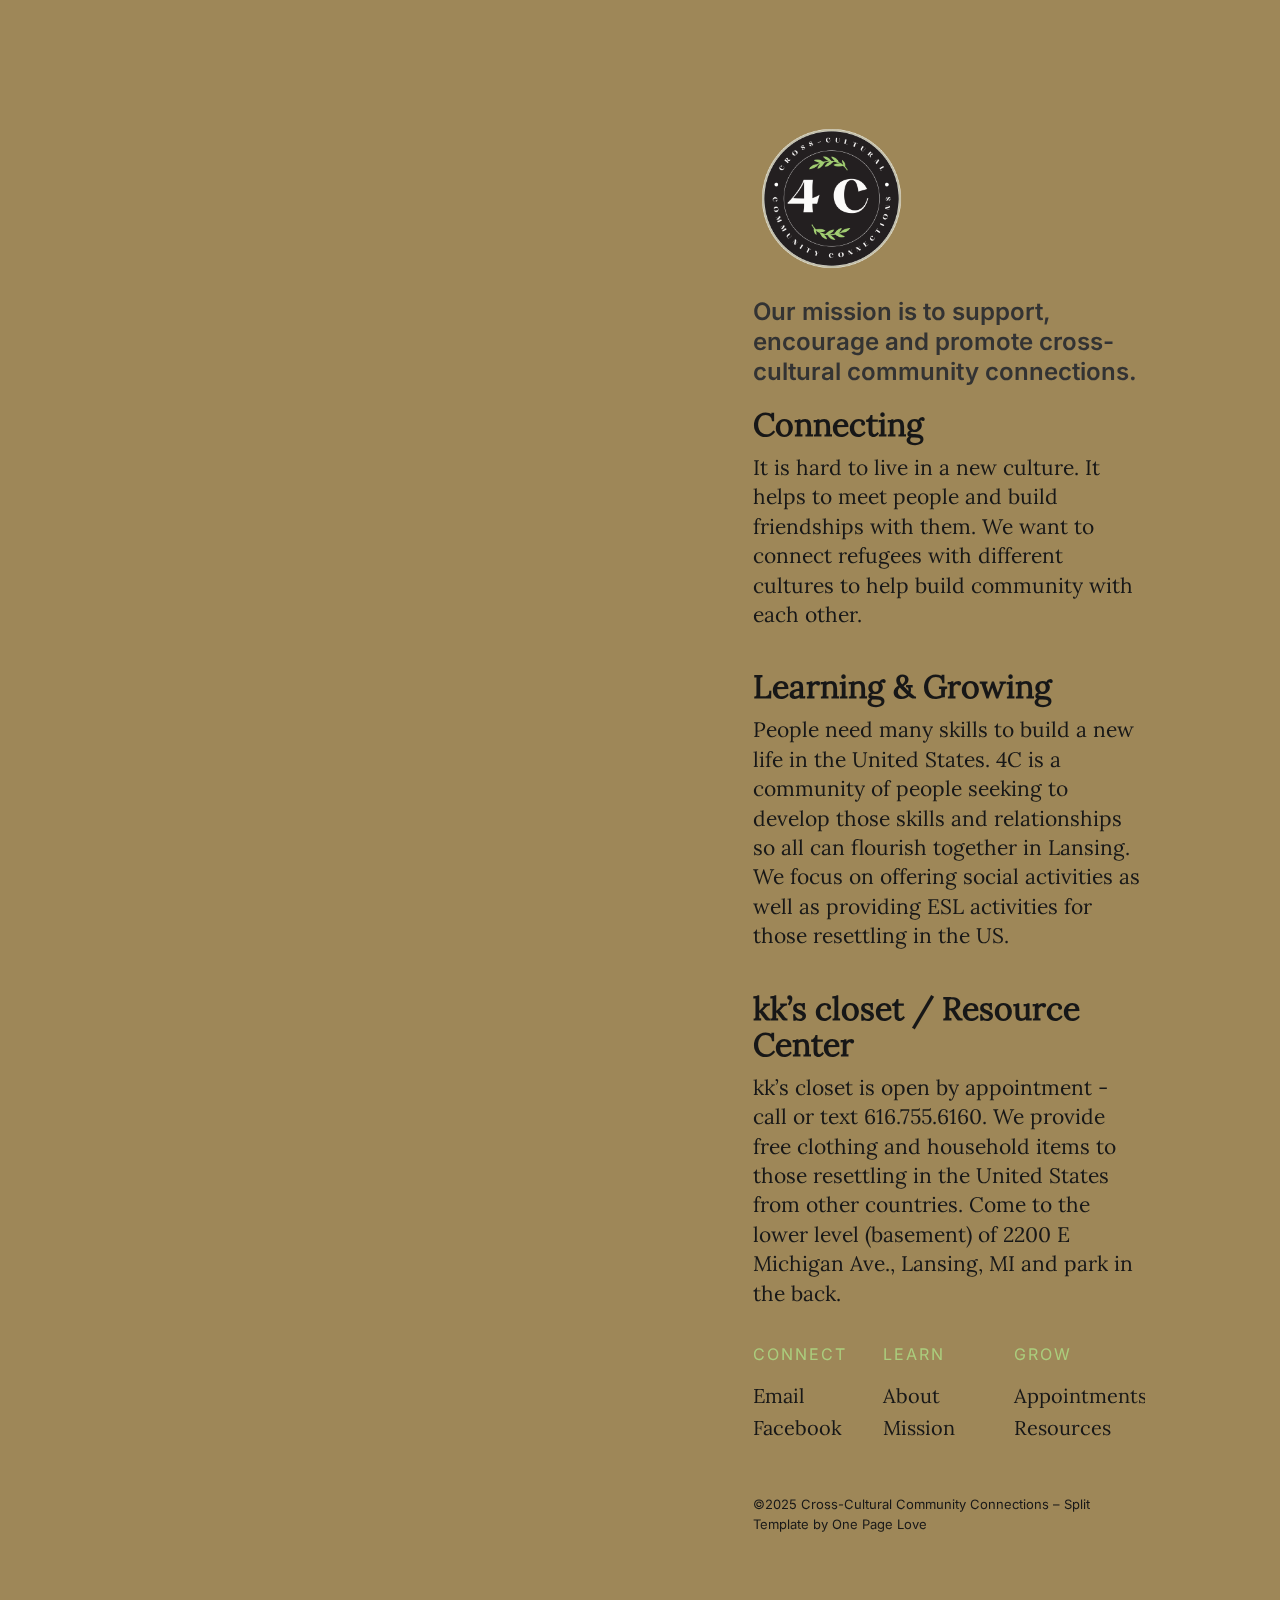
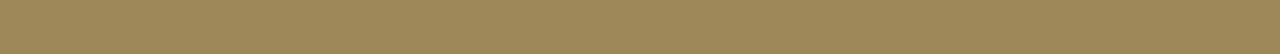
==== commit ca391131: "color fixes" ====
--- a/website/public/index.html
+++ b/website/public/index.html
@@ -1,7 +1,7 @@
 <!DOCTYPE html>
 <html lang="en-US">
 
-<head>
+<head><script src="/livereload.js?mindelay=10&amp;v=2&amp;port=1313&amp;path=livereload" data-no-instant defer></script>
   <meta charset="utf-8" />
 <meta name="viewport" content="width=device-width,initial-scale=1" />
 
@@ -15,26 +15,26 @@
 
 <meta property="og:title" content="Connecting. Learning. Growing." />
 <meta property="og:description" content="Our mission is to support, encourage, and promote cross-cultural community connections." />
-<meta property="og:url" content="https://4clansing.org/" />
+<meta property="og:url" content="http://localhost:1313/" />
 
-<meta property="og:image" content="https://4clansing.org/images/social.jpg" />
+<meta property="og:image" content="http://localhost:1313/images/social.jpg" />
 <meta name="twitter:card" content="summary_large_image" />
 
 <meta name="twitter:site" content="@onepagelove" />
 
 
-<link rel="icon" href="https://4clansing.org/favicon.ico" />
+<link rel="icon" href="http://localhost:1313/favicon.ico" />
 
 
 
   
   
-  <link rel="stylesheet" href="./css/split.min.1bff45d9952f7fce477ea9abc0149daaaf0f355cc67c7698de8107a4acec2297.css" integrity="sha256-G/9F2ZUvf85HfqmrwBSdqq8PNVzGfHaY3oEHpKzsIpc=" crossorigin="anonymous" media="screen" />
+  <link rel="stylesheet" href="./css/split.css" media="screen" />
 
 
 
 
-  <link rel="stylesheet" href="https://4clansing.org/css/style.css" type="text/css" media="screen" />
+  <link rel="stylesheet" href="http://localhost:1313/css/style.css" type="text/css" media="screen" />
 
 
 
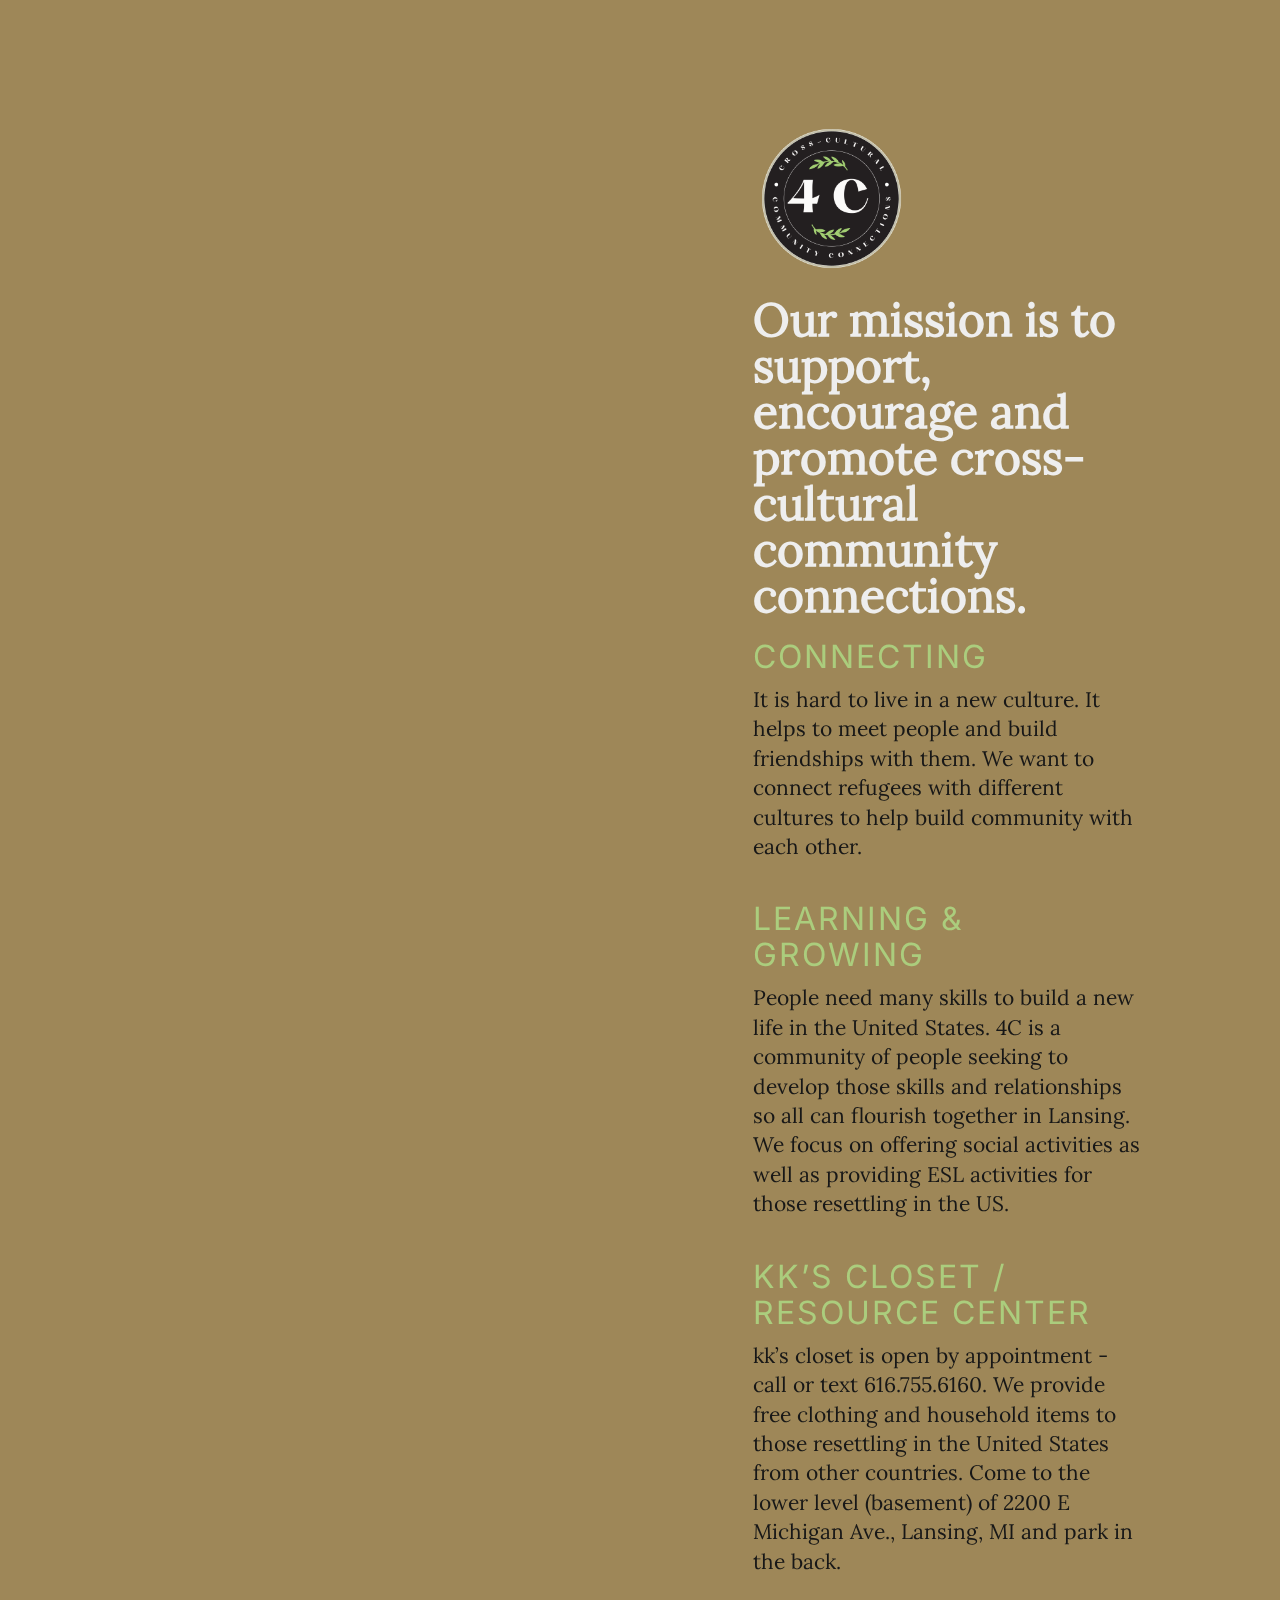
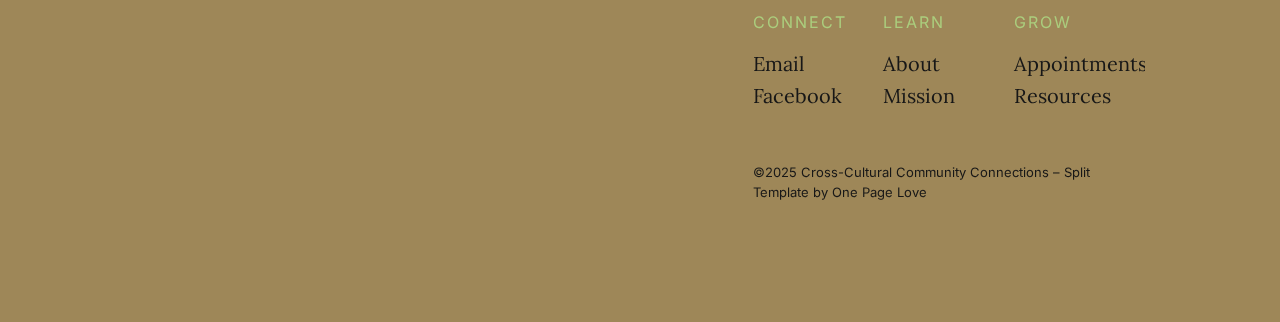
==== commit b7959961: "try this one" ====
--- a/website/public/index.html
+++ b/website/public/index.html
@@ -1,7 +1,7 @@
 <!DOCTYPE html>
 <html lang="en-US">
 
-<head><script src="/livereload.js?mindelay=10&amp;v=2&amp;port=1313&amp;path=livereload" data-no-instant defer></script>
+<head>
   <meta charset="utf-8" />
 <meta name="viewport" content="width=device-width,initial-scale=1" />
 
@@ -15,26 +15,26 @@
 
 <meta property="og:title" content="Connecting. Learning. Growing." />
 <meta property="og:description" content="Our mission is to support, encourage, and promote cross-cultural community connections." />
-<meta property="og:url" content="http://localhost:1313/" />
+<meta property="og:url" content="https://4clansing.org/" />
 
-<meta property="og:image" content="http://localhost:1313/images/social.jpg" />
+<meta property="og:image" content="https://4clansing.org/images/social.jpg" />
 <meta name="twitter:card" content="summary_large_image" />
 
 <meta name="twitter:site" content="@onepagelove" />
 
 
-<link rel="icon" href="http://localhost:1313/favicon.ico" />
+<link rel="icon" href="https://4clansing.org/favicon.ico" />
 
 
 
   
   
-  <link rel="stylesheet" href="./css/split.css" media="screen" />
+  <link rel="stylesheet" href="./css/split.min.52cd9783db505aec245dee352316f2658352561073bdf8542105167a6356e9af.css" integrity="sha256-Us2Xg9tQWuwkXe41IxbyZYNSVhBzvfhUIQUWemNW6a8=" crossorigin="anonymous" media="screen" />
 
 
 
 
-  <link rel="stylesheet" href="http://localhost:1313/css/style.css" type="text/css" media="screen" />
+  <link rel="stylesheet" href="https://4clansing.org/css/style.css" type="text/css" media="screen" />
 
 
 
--- a/website/public/css/split.min.52cd9783db505aec245dee352316f2658352561073bdf8542105167a6356e9af.css
+++ b/website/public/css/split.min.52cd9783db505aec245dee352316f2658352561073bdf8542105167a6356e9af.css
@@ -0,0 +1 @@
+@charset "UTF-8";/*!normalize.css v8.0.1 | MIT License | github.com/necolas/normalize.css*/html{line-height:1.15;-webkit-text-size-adjust:100%}body{margin:0}main{display:block}h1{font-size:2em;margin:.67em 0}hr{box-sizing:content-box;height:0;overflow:visible}pre{font-family:monospace,monospace;font-size:1em}a{background-color:transparent}abbr[title]{border-bottom:none;text-decoration:underline;text-decoration:underline dotted}b,strong{font-weight:bolder}code,kbd,samp{font-family:monospace,monospace;font-size:1em}small{font-size:80%}sub,sup{font-size:75%;line-height:0;position:relative;vertical-align:baseline}sub{bottom:-.25em}sup{top:-.5em}img{border-style:none}button,input,optgroup,select,textarea{font-family:inherit;font-size:100%;line-height:1.15;margin:0}button,input{overflow:visible}button,select{text-transform:none}button,[type=button],[type=reset],[type=submit]{-webkit-appearance:button}button::-moz-focus-inner,[type=button]::-moz-focus-inner,[type=reset]::-moz-focus-inner,[type=submit]::-moz-focus-inner{border-style:none;padding:0}button:-moz-focusring,[type=button]:-moz-focusring,[type=reset]:-moz-focusring,[type=submit]:-moz-focusring{outline:1px dotted ButtonText}fieldset{padding:.35em .75em .625em}legend{box-sizing:border-box;color:inherit;display:table;max-width:100%;padding:0;white-space:normal}progress{vertical-align:baseline}textarea{overflow:auto}[type=checkbox],[type=radio]{box-sizing:border-box;padding:0}[type=number]::-webkit-inner-spin-button,[type=number]::-webkit-outer-spin-button{height:auto}[type=search]{-webkit-appearance:textfield;outline-offset:-2px}[type=search]::-webkit-search-decoration{-webkit-appearance:none}::-webkit-file-upload-button{-webkit-appearance:button;font:inherit}details{display:block}summary{display:list-item}template{display:none}[hidden]{display:none}@font-face{font-family:webflow-icons;src:url([data-uri])format("truetype");font-weight:400;font-style:normal}[class^=w-icon-],[class*=" w-icon-"]{font-family:webflow-icons!important;speak:none;font-style:normal;font-weight:400;font-variant:normal;text-transform:none;line-height:1;-webkit-font-smoothing:antialiased;-moz-osx-font-smoothing:grayscale}.w-icon-slider-right:before{content:"\e600"}.w-icon-slider-left:before{content:"\e601"}.w-icon-nav-menu:before{content:"\e602"}.w-icon-arrow-down:before,.w-icon-dropdown-toggle:before{content:"\e603"}.w-icon-file-upload-remove:before{content:"\e900"}.w-icon-file-upload-icon:before{content:"\e903"}*{-webkit-box-sizing:border-box;-moz-box-sizing:border-box;box-sizing:border-box}html{height:100%}body{margin:0;min-height:100%;background-color:#fff;font-family:Arial,sans-serif;font-size:14px;line-height:20px;color:#333}img{max-width:100%;vertical-align:middle;display:inline-block}html.w-mod-touch *{background-attachment:scroll!important}.w-block{display:block}.w-inline-block{max-width:100%;display:inline-block}.w-clearfix:before,.w-clearfix:after{content:" ";display:table;grid-column-start:1;grid-row-start:1;grid-column-end:2;grid-row-end:2}.w-clearfix:after{clear:both}.w-hidden{display:none}.w-button{display:inline-block;padding:9px 15px;background-color:#3898ec;color:#fff;border:0;line-height:inherit;text-decoration:none;cursor:pointer;border-radius:0}input.w-button{-webkit-appearance:button}html[data-w-dynpage] [data-w-cloak]{color:transparent!important}.w-webflow-badge,.w-webflow-badge *{position:static;left:auto;top:auto;right:auto;bottom:auto;z-index:auto;display:block;visibility:visible;overflow:visible;overflow-x:visible;overflow-y:visible;box-sizing:border-box;width:auto;height:auto;max-height:none;max-width:none;min-height:0;min-width:0;margin:0;padding:0;float:none;clear:none;border:0 transparent;border-radius:0;background:0 0;background-image:none;background-position:0 0;background-size:auto;background-repeat:repeat;background-origin:padding-box;background-clip:border-box;background-attachment:scroll;background-color:transparent;box-shadow:none;opacity:1;transform:none;transition:none;direction:ltr;font-family:inherit;font-weight:inherit;color:inherit;font-size:inherit;line-height:inherit;font-style:inherit;font-variant:inherit;text-align:inherit;letter-spacing:inherit;text-decoration:inherit;text-indent:0;text-transform:inherit;list-style-type:disc;text-shadow:none;font-smoothing:auto;vertical-align:baseline;cursor:inherit;white-space:inherit;word-break:normal;word-spacing:normal;word-wrap:normal}.w-webflow-badge{position:fixed!important;display:inline-block!important;visibility:visible!important;opacity:1!important;z-index:2147483647!important;top:auto!important;right:12px!important;bottom:12px!important;left:auto!important;color:#aaadb0!important;background-color:#fff!important;border-radius:3px!important;padding:6px 8px 6px 6px!important;font-size:12px!important;opacity:1!important;line-height:14px!important;text-decoration:none!important;transform:none!important;margin:0!important;width:auto!important;height:auto!important;overflow:visible!important;white-space:nowrap;box-shadow:0 0 0 1px rgba(0,0,0,.1),0 1px 3px rgba(0,0,0,.1);cursor:pointer}.w-webflow-badge>img{display:inline-block!important;visibility:visible!important;opacity:1!important;vertical-align:middle!important}h1,h2,h3,h4,h5,h6{font-weight:700;margin-bottom:10px}h1{font-size:38px;line-height:44px;margin-top:20px}h2{font-size:32px;line-height:36px;margin-top:20px}h3{font-size:24px;line-height:30px;margin-top:20px}h4{font-size:18px;line-height:24px;margin-top:10px}h5{font-size:14px;line-height:20px;margin-top:10px}h6{font-size:12px;line-height:18px;margin-top:10px}p{margin-top:0;margin-bottom:10px}blockquote{margin:0 0 10px;padding:10px 20px;border-left:5px solid #e2e2e2;font-size:18px;line-height:22px}figure{margin:0;margin-bottom:10px}figcaption{margin-top:5px;text-align:center}ul,ol{margin-top:0;margin-bottom:10px;padding-left:40px}.w-list-unstyled{padding-left:0;list-style:none}.w-embed:before,.w-embed:after{content:" ";display:table;grid-column-start:1;grid-row-start:1;grid-column-end:2;grid-row-end:2}.w-embed:after{clear:both}.w-video{width:100%;position:relative;padding:0}.w-video iframe,.w-video object,.w-video embed{position:absolute;top:0;left:0;width:100%;height:100%}fieldset{padding:0;margin:0;border:0}button,html input[type=button],input[type=reset]{border:0;cursor:pointer;-webkit-appearance:button}.w-form{margin:0 0 15px}.w-form-done{display:none;padding:20px;text-align:center;background-color:#ddd}.w-form-fail{display:none;margin-top:10px;padding:10px;background-color:#ffdede}label{display:block;margin-bottom:5px;font-weight:700}.w-input,.w-select{display:block;width:100%;height:38px;padding:8px 12px;margin-bottom:10px;font-size:14px;line-height:1.428571429;color:#333;vertical-align:middle;background-color:#fff;border:1px solid #ccc}.w-input:-moz-placeholder,.w-select:-moz-placeholder{color:#999}.w-input::-moz-placeholder,.w-select::-moz-placeholder{color:#999;opacity:1}.w-input:-ms-input-placeholder,.w-select:-ms-input-placeholder{color:#999}.w-input::-webkit-input-placeholder,.w-select::-webkit-input-placeholder{color:#999}.w-input:focus,.w-select:focus{border-color:#3898ec;outline:0}.w-input[disabled],.w-select[disabled],.w-input[readonly],.w-select[readonly],fieldset[disabled] .w-input,fieldset[disabled] .w-select{cursor:not-allowed;background-color:#eee}textarea.w-input,textarea.w-select{height:auto}.w-select{background-color:#f3f3f3}.w-select[multiple]{height:auto}.w-form-label{display:inline-block;cursor:pointer;font-weight:400;margin-bottom:0}.w-radio{display:block;margin-bottom:5px;padding-left:20px}.w-radio:before,.w-radio:after{content:" ";display:table;grid-column-start:1;grid-row-start:1;grid-column-end:2;grid-row-end:2}.w-radio:after{clear:both}.w-radio-input{margin:4px 0 0;margin-top:1px \9;line-height:normal;float:left;margin-left:-20px}.w-radio-input{margin-top:3px}.w-file-upload{display:block;margin-bottom:10px}.w-file-upload-input{width:.1px;height:.1px;opacity:0;overflow:hidden;position:absolute;z-index:-100}.w-file-upload-default,.w-file-upload-uploading,.w-file-upload-success{display:inline-block;color:#333}.w-file-upload-error{display:block;margin-top:10px}.w-file-upload-default.w-hidden,.w-file-upload-uploading.w-hidden,.w-file-upload-error.w-hidden,.w-file-upload-success.w-hidden{display:none}.w-file-upload-uploading-btn{display:flex;font-size:14px;font-weight:400;cursor:pointer;margin:0;padding:8px 12px;border:1px solid #ccc;background-color:#fafafa}.w-file-upload-file{display:flex;flex-grow:1;justify-content:space-between;margin:0;padding:8px 9px 8px 11px;border:1px solid #ccc;background-color:#fafafa}.w-file-upload-file-name{font-size:14px;font-weight:400;display:block}.w-file-remove-link{margin-top:3px;margin-left:10px;width:auto;height:auto;padding:3px;display:block;cursor:pointer}.w-icon-file-upload-remove{margin:auto;font-size:10px}.w-file-upload-error-msg{display:inline-block;color:#ea384c;padding:2px 0}.w-file-upload-info{display:inline-block;line-height:38px;padding:0 12px}.w-file-upload-label{display:inline-block;font-size:14px;font-weight:400;cursor:pointer;margin:0;padding:8px 12px;border:1px solid #ccc;background-color:#fafafa}.w-icon-file-upload-icon,.w-icon-file-upload-uploading{display:inline-block;margin-right:8px;width:20px}.w-icon-file-upload-uploading{height:20px}.w-container{margin-left:auto;margin-right:auto;max-width:940px}.w-container:before,.w-container:after{content:" ";display:table;grid-column-start:1;grid-row-start:1;grid-column-end:2;grid-row-end:2}.w-container:after{clear:both}.w-container .w-row{margin-left:-10px;margin-right:-10px}.w-row:before,.w-row:after{content:" ";display:table;grid-column-start:1;grid-row-start:1;grid-column-end:2;grid-row-end:2}.w-row:after{clear:both}.w-row .w-row{margin-left:0;margin-right:0}.w-col{position:relative;float:left;width:100%;min-height:1px;padding-left:10px;padding-right:10px}.w-col .w-col{padding-left:0;padding-right:0}.w-col-1{width:8.33333333%}.w-col-2{width:16.66666667%}.w-col-3{width:25%}.w-col-4{width:33.33333333%}.w-col-5{width:41.66666667%}.w-col-6{width:50%}.w-col-7{width:58.33333333%}.w-col-8{width:66.66666667%}.w-col-9{width:75%}.w-col-10{width:83.33333333%}.w-col-11{width:91.66666667%}.w-col-12{width:100%}.w-hidden-main{display:none!important}@media screen and (max-width:991px){.w-container{max-width:728px}.w-hidden-main{display:inherit!important}.w-hidden-medium{display:none!important}.w-col-medium-1{width:8.33333333%}.w-col-medium-2{width:16.66666667%}.w-col-medium-3{width:25%}.w-col-medium-4{width:33.33333333%}.w-col-medium-5{width:41.66666667%}.w-col-medium-6{width:50%}.w-col-medium-7{width:58.33333333%}.w-col-medium-8{width:66.66666667%}.w-col-medium-9{width:75%}.w-col-medium-10{width:83.33333333%}.w-col-medium-11{width:91.66666667%}.w-col-medium-12{width:100%}.w-col-stack{width:100%;left:auto;right:auto}}@media screen and (max-width:767px){.w-hidden-main{display:inherit!important}.w-hidden-medium{display:inherit!important}.w-hidden-small{display:none!important}.w-row,.w-container .w-row{margin-left:0;margin-right:0}.w-col{width:100%;left:auto;right:auto}.w-col-small-1{width:8.33333333%}.w-col-small-2{width:16.66666667%}.w-col-small-3{width:25%}.w-col-small-4{width:33.33333333%}.w-col-small-5{width:41.66666667%}.w-col-small-6{width:50%}.w-col-small-7{width:58.33333333%}.w-col-small-8{width:66.66666667%}.w-col-small-9{width:75%}.w-col-small-10{width:83.33333333%}.w-col-small-11{width:91.66666667%}.w-col-small-12{width:100%}}@media screen and (max-width:479px){.w-container{max-width:none}.w-hidden-main{display:inherit!important}.w-hidden-medium{display:inherit!important}.w-hidden-small{display:inherit!important}.w-hidden-tiny{display:none!important}.w-col{width:100%}.w-col-tiny-1{width:8.33333333%}.w-col-tiny-2{width:16.66666667%}.w-col-tiny-3{width:25%}.w-col-tiny-4{width:33.33333333%}.w-col-tiny-5{width:41.66666667%}.w-col-tiny-6{width:50%}.w-col-tiny-7{width:58.33333333%}.w-col-tiny-8{width:66.66666667%}.w-col-tiny-9{width:75%}.w-col-tiny-10{width:83.33333333%}.w-col-tiny-11{width:91.66666667%}.w-col-tiny-12{width:100%}}.w-widget{position:relative}.w-widget-map{width:100%;height:400px}.w-widget-map label{width:auto;display:inline}.w-widget-map img{max-width:inherit}.w-widget-map .gm-style-iw{text-align:center}.w-widget-map .gm-style-iw>button{display:none!important}.w-widget-twitter{overflow:hidden}.w-widget-twitter-count-shim{display:inline-block;vertical-align:top;position:relative;width:28px;height:20px;text-align:center;background:#fff;border:#758696 solid 1px;border-radius:3px}.w-widget-twitter-count-shim *{pointer-events:none;-webkit-user-select:none;-moz-user-select:none;-ms-user-select:none;user-select:none}.w-widget-twitter-count-shim .w-widget-twitter-count-inner{position:relative;font-size:15px;line-height:12px;text-align:center;color:#999;font-family:serif}.w-widget-twitter-count-shim .w-widget-twitter-count-clear{position:relative;display:block}.w-widget-twitter-count-shim.w--large{width:36px;height:28px}.w-widget-twitter-count-shim.w--large .w-widget-twitter-count-inner{font-size:18px;line-height:18px}.w-widget-twitter-count-shim:not(.w--vertical){margin-left:5px;margin-right:8px}.w-widget-twitter-count-shim:not(.w--vertical).w--large{margin-left:6px}.w-widget-twitter-count-shim:not(.w--vertical):before,.w-widget-twitter-count-shim:not(.w--vertical):after{top:50%;left:0;border:solid transparent;content:" ";height:0;width:0;position:absolute;pointer-events:none}.w-widget-twitter-count-shim:not(.w--vertical):before{border-color:rgba(117,134,150,0);border-right-color:#5d6c7b;border-width:4px;margin-left:-9px;margin-top:-4px}.w-widget-twitter-count-shim:not(.w--vertical).w--large:before{border-width:5px;margin-left:-10px;margin-top:-5px}.w-widget-twitter-count-shim:not(.w--vertical):after{border-color:rgba(255,255,255,0);border-right-color:#fff;border-width:4px;margin-left:-8px;margin-top:-4px}.w-widget-twitter-count-shim:not(.w--vertical).w--large:after{border-width:5px;margin-left:-9px;margin-top:-5px}.w-widget-twitter-count-shim.w--vertical{width:61px;height:33px;margin-bottom:8px}.w-widget-twitter-count-shim.w--vertical:before,.w-widget-twitter-count-shim.w--vertical:after{top:100%;left:50%;border:solid transparent;content:" ";height:0;width:0;position:absolute;pointer-events:none}.w-widget-twitter-count-shim.w--vertical:before{border-color:rgba(117,134,150,0);border-top-color:#5d6c7b;border-width:5px;margin-left:-5px}.w-widget-twitter-count-shim.w--vertical:after{border-color:rgba(255,255,255,0);border-top-color:#fff;border-width:4px;margin-left:-4px}.w-widget-twitter-count-shim.w--vertical .w-widget-twitter-count-inner{font-size:18px;line-height:22px}.w-widget-twitter-count-shim.w--vertical.w--large{width:76px}.w-widget-gplus{overflow:hidden}.w-background-video{position:relative;overflow:hidden;height:500px;color:#fff}.w-background-video>video{background-size:cover;background-position:50%;position:absolute;margin:auto;width:100%;height:100%;right:-100%;bottom:-100%;top:-100%;left:-100%;object-fit:cover;z-index:-100}.w-background-video>video::-webkit-media-controls-start-playback-button{display:none!important;-webkit-appearance:none}.w-slider{position:relative;height:300px;text-align:center;background:#ddd;clear:both;-webkit-tap-highlight-color:transparent;tap-highlight-color:transparent}.w-slider-mask{position:relative;display:block;overflow:hidden;z-index:1;left:0;right:0;height:100%;white-space:nowrap}.w-slide{position:relative;display:inline-block;vertical-align:top;width:100%;height:100%;white-space:normal;text-align:left}.w-slider-nav{position:absolute;z-index:2;top:auto;right:0;bottom:0;left:0;margin:auto;padding-top:10px;height:40px;text-align:center;-webkit-tap-highlight-color:transparent;tap-highlight-color:transparent}.w-slider-nav.w-round>div{border-radius:100%}.w-slider-nav.w-num>div{width:auto;height:auto;padding:.2em .5em;font-size:inherit;line-height:inherit}.w-slider-nav.w-shadow>div{box-shadow:0 0 3px rgba(51,51,51,.4)}.w-slider-nav-invert{color:#fff}.w-slider-nav-invert>div{background-color:rgba(34,34,34,.4)}.w-slider-nav-invert>div.w-active{background-color:#222}.w-slider-dot{position:relative;display:inline-block;width:1em;height:1em;background-color:rgba(255,255,255,.4);cursor:pointer;margin:0 3px .5em;transition:background-color 100ms,color 100ms}.w-slider-dot.w-active{background-color:#fff}.w-slider-dot:focus{outline:none;box-shadow:0 0 0 2px #fff}.w-slider-dot:focus.w-active{box-shadow:none}.w-slider-arrow-left,.w-slider-arrow-right{position:absolute;width:80px;top:0;right:0;bottom:0;left:0;margin:auto;cursor:pointer;overflow:hidden;color:#fff;font-size:40px;-webkit-tap-highlight-color:transparent;tap-highlight-color:transparent;-webkit-user-select:none;-moz-user-select:none;-ms-user-select:none;user-select:none}.w-slider-arrow-left [class^=w-icon-],.w-slider-arrow-right [class^=w-icon-],.w-slider-arrow-left [class*=" w-icon-"],.w-slider-arrow-right [class*=" w-icon-"]{position:absolute}.w-slider-arrow-left:focus,.w-slider-arrow-right:focus{outline:0}.w-slider-arrow-left{z-index:3;right:auto}.w-slider-arrow-right{z-index:4;left:auto}.w-icon-slider-left,.w-icon-slider-right{top:0;right:0;bottom:0;left:0;margin:auto;width:1em;height:1em}.w-slider-aria-label{border:0;clip:rect(0 0 0 0);height:1px;margin:-1px;overflow:hidden;padding:0;position:absolute;width:1px}.w-dropdown{display:inline-block;position:relative;text-align:left;margin-left:auto;margin-right:auto;z-index:900}.w-dropdown-btn,.w-dropdown-toggle,.w-dropdown-link{position:relative;vertical-align:top;text-decoration:none;color:#222;padding:20px;text-align:left;margin-left:auto;margin-right:auto;white-space:nowrap}.w-dropdown-toggle{-webkit-user-select:none;-moz-user-select:none;-ms-user-select:none;user-select:none;display:inline-block;cursor:pointer;padding-right:40px}.w-dropdown-toggle:focus{outline:0}.w-icon-dropdown-toggle{position:absolute;top:0;right:0;bottom:0;margin:auto;margin-right:20px;width:1em;height:1em}.w-dropdown-list{position:absolute;background:#ddd;display:none;min-width:100%}.w-dropdown-list.w--open{display:block}.w-dropdown-link{padding:10px 20px;display:block;color:#222}.w-dropdown-link.w--current{color:#0082f3}.w-dropdown-link:focus{outline:0}@media screen and (max-width:767px){.w-nav-brand{padding-left:10px}}.w-lightbox-backdrop{color:#000;cursor:auto;font-family:serif;font-size:medium;font-style:normal;font-variant:normal;font-weight:400;letter-spacing:normal;line-height:normal;list-style:disc;text-align:start;text-indent:0;text-shadow:none;text-transform:none;visibility:visible;white-space:normal;word-break:normal;word-spacing:normal;word-wrap:normal;position:fixed;top:0;right:0;bottom:0;left:0;color:#fff;font-family:helvetica neue,Helvetica,Ubuntu,segoe ui,Verdana,sans-serif;font-size:17px;line-height:1.2;font-weight:300;text-align:center;background:rgba(0,0,0,.9);z-index:2000;outline:0;opacity:0;-webkit-user-select:none;-moz-user-select:none;-ms-user-select:none;-webkit-tap-highlight-color:transparent;-webkit-transform:translate(0,0)}.w-lightbox-backdrop,.w-lightbox-container{height:100%;overflow:auto;-webkit-overflow-scrolling:touch}.w-lightbox-content{position:relative;height:100vh;overflow:hidden}.w-lightbox-view{position:absolute;width:100vw;height:100vh;opacity:0}.w-lightbox-view:before{content:"";height:100vh}.w-lightbox-group,.w-lightbox-group .w-lightbox-view,.w-lightbox-group .w-lightbox-view:before{height:86vh}.w-lightbox-frame,.w-lightbox-view:before{display:inline-block;vertical-align:middle}.w-lightbox-figure{position:relative;margin:0}.w-lightbox-group .w-lightbox-figure{cursor:pointer}.w-lightbox-img{width:auto;height:auto;max-width:none}.w-lightbox-image{display:block;float:none;max-width:100vw;max-height:100vh}.w-lightbox-group .w-lightbox-image{max-height:86vh}.w-lightbox-caption{position:absolute;right:0;bottom:0;left:0;padding:.5em 1em;background:rgba(0,0,0,.4);text-align:left;text-overflow:ellipsis;white-space:nowrap;overflow:hidden}.w-lightbox-embed{position:absolute;top:0;right:0;bottom:0;left:0;width:100%;height:100%}.w-lightbox-control{position:absolute;top:0;width:4em;background-size:24px;background-repeat:no-repeat;background-position:50%;cursor:pointer;-webkit-transition:all .3s;transition:all .3s}.w-lightbox-left{display:none;bottom:0;left:0;background-image:url([data-uri])}.w-lightbox-right{display:none;right:0;bottom:0;background-image:url([data-uri])}.w-lightbox-close{right:0;height:2.6em;background-image:url([data-uri]);background-size:18px}.w-lightbox-strip{position:absolute;bottom:0;left:0;right:0;padding:0 1vh;line-height:0;white-space:nowrap;overflow-x:auto;overflow-y:hidden}.w-lightbox-item{display:inline-block;width:10vh;padding:2vh 1vh;box-sizing:content-box;cursor:pointer;-webkit-transform:translate3d(0,0,0)}.w-lightbox-active{opacity:.3}.w-lightbox-thumbnail{position:relative;height:10vh;background:#222;overflow:hidden}.w-lightbox-thumbnail-image{position:absolute;top:0;left:0}.w-lightbox-thumbnail .w-lightbox-tall{top:50%;width:100%;-webkit-transform:translate(0,-50%);-ms-transform:translate(0,-50%);transform:translate(0,-50%)}.w-lightbox-thumbnail .w-lightbox-wide{left:50%;height:100%;-webkit-transform:translate(-50%,0);-ms-transform:translate(-50%,0);transform:translate(-50%,0)}.w-lightbox-spinner{position:absolute;top:50%;left:50%;box-sizing:border-box;width:40px;height:40px;margin-top:-20px;margin-left:-20px;border:5px solid rgba(0,0,0,.4);border-radius:50%;-webkit-animation:spin .8s infinite linear;animation:spin .8s infinite linear}.w-lightbox-spinner:after{content:"";position:absolute;top:-4px;right:-4px;bottom:-4px;left:-4px;border:3px solid transparent;border-bottom-color:#fff;border-radius:50%}.w-lightbox-hide{display:none}.w-lightbox-noscroll{overflow:hidden}@media(min-width:768px){.w-lightbox-content{height:96vh;margin-top:2vh}.w-lightbox-view,.w-lightbox-view:before{height:96vh}.w-lightbox-group,.w-lightbox-group .w-lightbox-view,.w-lightbox-group .w-lightbox-view:before{height:84vh}.w-lightbox-image{max-width:96vw;max-height:96vh}.w-lightbox-group .w-lightbox-image{max-width:82.3vw;max-height:84vh}.w-lightbox-left,.w-lightbox-right{display:block;opacity:.5}.w-lightbox-close{opacity:.8}.w-lightbox-control:hover{opacity:1}}.w-lightbox-inactive,.w-lightbox-inactive:hover{opacity:0}.w-richtext:before,.w-richtext:after{content:" ";display:table;grid-column-start:1;grid-row-start:1;grid-column-end:2;grid-row-end:2}.w-richtext:after{clear:both}.w-richtext[contenteditable=true]:before,.w-richtext[contenteditable=true]:after{white-space:initial}.w-richtext ol,.w-richtext ul{overflow:hidden}.w-richtext .w-richtext-figure-selected.w-richtext-figure-type-video div:after,.w-richtext .w-richtext-figure-selected[data-rt-type=video] div:after{outline:2px solid #2895f7}.w-richtext .w-richtext-figure-selected.w-richtext-figure-type-image div,.w-richtext .w-richtext-figure-selected[data-rt-type=image] div{outline:2px solid #2895f7}.w-richtext figure.w-richtext-figure-type-video>div:after,.w-richtext figure[data-rt-type=video]>div:after{content:'';position:absolute;display:none;left:0;top:0;right:0;bottom:0}.w-richtext figure{position:relative;max-width:60%}.w-richtext figure>div:before{cursor:default!important}.w-richtext figure img{width:100%}.w-richtext figure figcaption.w-richtext-figcaption-placeholder{opacity:.6}.w-richtext figure div{font-size:0;color:transparent}.w-richtext figure.w-richtext-figure-type-image,.w-richtext figure[data-rt-type=image]{display:table}.w-richtext figure.w-richtext-figure-type-image>div,.w-richtext figure[data-rt-type=image]>div{display:inline-block}.w-richtext figure.w-richtext-figure-type-image>figcaption,.w-richtext figure[data-rt-type=image]>figcaption{display:table-caption;caption-side:bottom}.w-richtext figure.w-richtext-figure-type-video,.w-richtext figure[data-rt-type=video]{width:60%;height:0}.w-richtext figure.w-richtext-figure-type-video iframe,.w-richtext figure[data-rt-type=video] iframe{position:absolute;top:0;left:0;width:100%;height:100%}.w-richtext figure.w-richtext-figure-type-video>div,.w-richtext figure[data-rt-type=video]>div{width:100%}.w-richtext figure.w-richtext-align-center{margin-right:auto;margin-left:auto;clear:both}.w-richtext figure.w-richtext-align-center.w-richtext-figure-type-image>div,.w-richtext figure.w-richtext-align-center[data-rt-type=image]>div{max-width:100%}.w-richtext figure.w-richtext-align-normal{clear:both}.w-richtext figure.w-richtext-align-fullwidth{width:100%;max-width:100%;text-align:center;clear:both;display:block;margin-right:auto;margin-left:auto}.w-richtext figure.w-richtext-align-fullwidth>div{display:inline-block;padding-bottom:inherit}.w-richtext figure.w-richtext-align-fullwidth>figcaption{display:block}.w-richtext figure.w-richtext-align-floatleft{float:left;margin-right:15px;clear:none}.w-richtext figure.w-richtext-align-floatright{float:right;margin-left:15px;clear:none}.w-nav{position:relative;background:#ddd;z-index:1000}.w-nav:before,.w-nav:after{content:" ";display:table;grid-column-start:1;grid-row-start:1;grid-column-end:2;grid-row-end:2}.w-nav:after{clear:both}.w-nav-brand{position:relative;float:left;text-decoration:none;color:#333}.w-nav-link{position:relative;display:inline-block;vertical-align:top;text-decoration:none;color:#222;padding:20px;text-align:left;margin-left:auto;margin-right:auto}.w-nav-link.w--current{color:#0082f3}.w-nav-menu{position:relative;float:right}[data-nav-menu-open]{display:block!important;position:absolute;top:100%;left:0;right:0;background:#c8c8c8;text-align:center;overflow:visible;min-width:200px}.w--nav-link-open{display:block;position:relative}.w-nav-overlay{position:absolute;overflow:hidden;display:none;top:100%;left:0;right:0;width:100%}.w-nav-overlay [data-nav-menu-open]{top:0}.w-nav[data-animation=over-left] .w-nav-overlay{width:auto}.w-nav[data-animation=over-left] .w-nav-overlay,.w-nav[data-animation=over-left] [data-nav-menu-open]{right:auto;z-index:1;top:0}.w-nav[data-animation=over-right] .w-nav-overlay{width:auto}.w-nav[data-animation=over-right] .w-nav-overlay,.w-nav[data-animation=over-right] [data-nav-menu-open]{left:auto;z-index:1;top:0}.w-nav-button{position:relative;float:right;padding:18px;font-size:24px;display:none;cursor:pointer;-webkit-tap-highlight-color:transparent;tap-highlight-color:transparent;-webkit-user-select:none;-moz-user-select:none;-ms-user-select:none;user-select:none}.w-nav-button:focus{outline:0}.w-nav-button.w--open{background-color:#c8c8c8;color:#fff}.w-nav[data-collapse=all] .w-nav-menu{display:none}.w-nav[data-collapse=all] .w-nav-button{display:block}.w--nav-dropdown-open{display:block}.w--nav-dropdown-toggle-open{display:block}.w--nav-dropdown-list-open{position:static}@media screen and (max-width:991px){.w-nav[data-collapse=medium] .w-nav-menu{display:none}.w-nav[data-collapse=medium] .w-nav-button{display:block}}@media screen and (max-width:767px){.w-nav[data-collapse=small] .w-nav-menu{display:none}.w-nav[data-collapse=small] .w-nav-button{display:block}.w-nav-brand{padding-left:10px}}@media screen and (max-width:479px){.w-nav[data-collapse=tiny] .w-nav-menu{display:none}.w-nav[data-collapse=tiny] .w-nav-button{display:block}}.w-tabs{position:relative}.w-tabs:before,.w-tabs:after{content:" ";display:table;grid-column-start:1;grid-row-start:1;grid-column-end:2;grid-row-end:2}.w-tabs:after{clear:both}.w-tab-menu{position:relative}.w-tab-link{position:relative;display:inline-block;vertical-align:top;text-decoration:none;padding:9px 30px;text-align:left;cursor:pointer;color:#222;background-color:#ddd}.w-tab-link.w--current{background-color:#c8c8c8}.w-tab-link:focus{outline:0}.w-tab-content{position:relative;display:block;overflow:hidden}.w-tab-pane{position:relative;display:none}.w--tab-active{display:block}@media screen and (max-width:479px){.w-tab-link{display:block}}.w-ix-emptyfix:after{content:""}@keyframes spin{0%{transform:rotate(0)}100%{transform:rotate(360deg)}}.w-dyn-empty{padding:10px;background-color:#ddd}.w-dyn-hide{display:none!important}.w-dyn-bind-empty{display:none!important}.w-condition-invisible{display:none!important}@keyframes fadein{from{opacity:0}to{opacity:1}}@font-face{font-display:swap;font-family:inter;font-style:normal;font-weight:400;src:url(../fonts/inter-v18-latin-regular.woff2)format("woff2")}@font-face{font-display:swap;font-family:inter;font-style:normal;font-weight:600;src:url(../fonts/inter-v18-latin-600.woff2)format("woff2")}@font-face{font-display:swap;font-family:lora;font-style:normal;font-weight:400;src:url(../fonts/lora-v35-latin-regular.woff2)format("woff2")}html{scrollbar-gutter:stable}a{color:#171717;text-decoration:none}.body{display:block;max-height:100vh;background-color:#9e8758;font-family:Inter,sans-serif;animation:fadein 2s}.leftcontent{display:-webkit-box;display:-webkit-flex;display:-ms-flexbox;display:flex;padding-right:0;padding-left:0}.columns{display:-webkit-box;display:-webkit-flex;display:-ms-flexbox;display:flex;height:100vh;max-height:100vh;-webkit-flex-wrap:wrap;-ms-flex-wrap:wrap;flex-wrap:wrap;-webkit-align-content:flex-start;-ms-flex-line-pack:start;align-content:flex-start}.name{margin-top:0;margin-bottom:40px;color:#333;font-size:16px;font-weight:400;line-height:100%;letter-spacing:1px;text-transform:uppercase}.bold-text{font-weight:600}.tagline{margin-bottom:40px;color:#171717;font-size:58px;line-height:100%}.mission h3{color:#eee;font-family:Lora,sans-serif;font-size:46px;line-height:100%}.bio p{margin-bottom:40px;font-family:Lora,sans-serif;color:#171717;font-size:21px;line-height:140%}.bio a{border-bottom:1px solid #171717;text-decoration:none}.bio a:hover{color:#eee;border-bottom:1px solid #eee}.bio h1,.bio h2,.bio h3,.bio h4,.bio h5,.bio h6{font-family:Lora,sans-serif;color:#abcd7d;text-transform:uppercase;font-family:Inter,sans-serif;letter-spacing:2px;font-weight:400}.bio ul,.bio ol,.bio pre{color:#171717}.text-block{margin-top:0;margin-bottom:20px;color:#abcd7d;font-size:16px;font-weight:400;line-height:12px;letter-spacing:2px;text-transform:uppercase}.list{font-family:Lora,sans-serif;color:#171717;font-size:20px;line-height:160%}.list a:hover{color:#eee}.credit{color:#171717;font-size:13px}.rightcontent{overflow:auto;padding:120px;-webkit-box-orient:vertical;-webkit-box-direction:normal;-webkit-flex-direction:column;-ms-flex-direction:column;flex-direction:column;-webkit-box-pack:center;-webkit-justify-content:center;-ms-flex-pack:center;justify-content:center;-webkit-flex-wrap:nowrap;-ms-flex-wrap:nowrap;flex-wrap:nowrap;-webkit-box-align:start;-webkit-align-items:flex-start;-ms-flex-align:start;align-items:flex-start;-webkit-align-self:center;-ms-flex-item-align:center;-ms-grid-row-align:center;align-self:center;-webkit-box-flex:1;-webkit-flex:1;-ms-flex:1;flex:1}.content{overflow:auto}.links{display:-webkit-box;display:-webkit-flex;display:-ms-flexbox;display:flex;min-width:100%;margin-bottom:40px;-webkit-box-flex:0;-webkit-flex:0 auto;-ms-flex:0 auto;flex:0 auto}.credit-links{color:#171717}.credit-links:hover{color:#eee}.image{position:-webkit-sticky;position:sticky;top:0;display:block;min-height:100vh;min-width:100%;-webkit-align-self:flex-start;-ms-flex-item-align:start;align-self:flex-start;-webkit-box-flex:0;-webkit-flex:0 auto;-ms-flex:0 auto;flex:0 auto;background-image:url(../images/background.png);background-position:50%;background-size:cover;-o-object-fit:cover;object-fit:cover}@media screen and (max-width:991px){.leftcontent{display:block;-o-object-position:50% 0%;object-position:50% 0%}.columns{display:block}.rightcontent{padding-top:120px;padding-bottom:120px}.links{display:-webkit-box;display:-webkit-flex;display:-ms-flexbox;display:flex;-webkit-box-orient:vertical;-webkit-box-direction:normal;-webkit-flex-direction:column;-ms-flex-direction:column;flex-direction:column}.column{margin-bottom:20px}.column:last-child{margin-bottom:0}.image{position:static;height:420px;max-height:50vh;min-height:auto;background-position:50% 0}}@media screen and (max-width:767px){.name{margin-bottom:20px}.rightcontent{padding:60px}}@media screen and (max-width:479px){.bold-text{font-size:42px;line-height:42px}.bio p{font-size:16px}.credit{font-size:12px}.rightcontent{padding:30px}.image{height:240px;max-height:30vh}}.split-video{overflow:hidden;position:relative;line-height:0}.video-wrap{position:absolute;top:50%;left:50%;transform:translate(-50%,-50%)}.video-container{position:relative;overflow:hidden;height:56.25vw;width:100vw}@media(max-aspect-ratio:16/9){.video-container{height:100vh;width:177.7777777778vh}}.video-container iframe,.video-container object,.video-container embed{position:absolute;top:0;left:0;width:100%;height:100%}video.video{object-fit:cover;object-position:50% 50%;width:100%;height:100%}@media(min-width:991px){video.video{height:100vh}}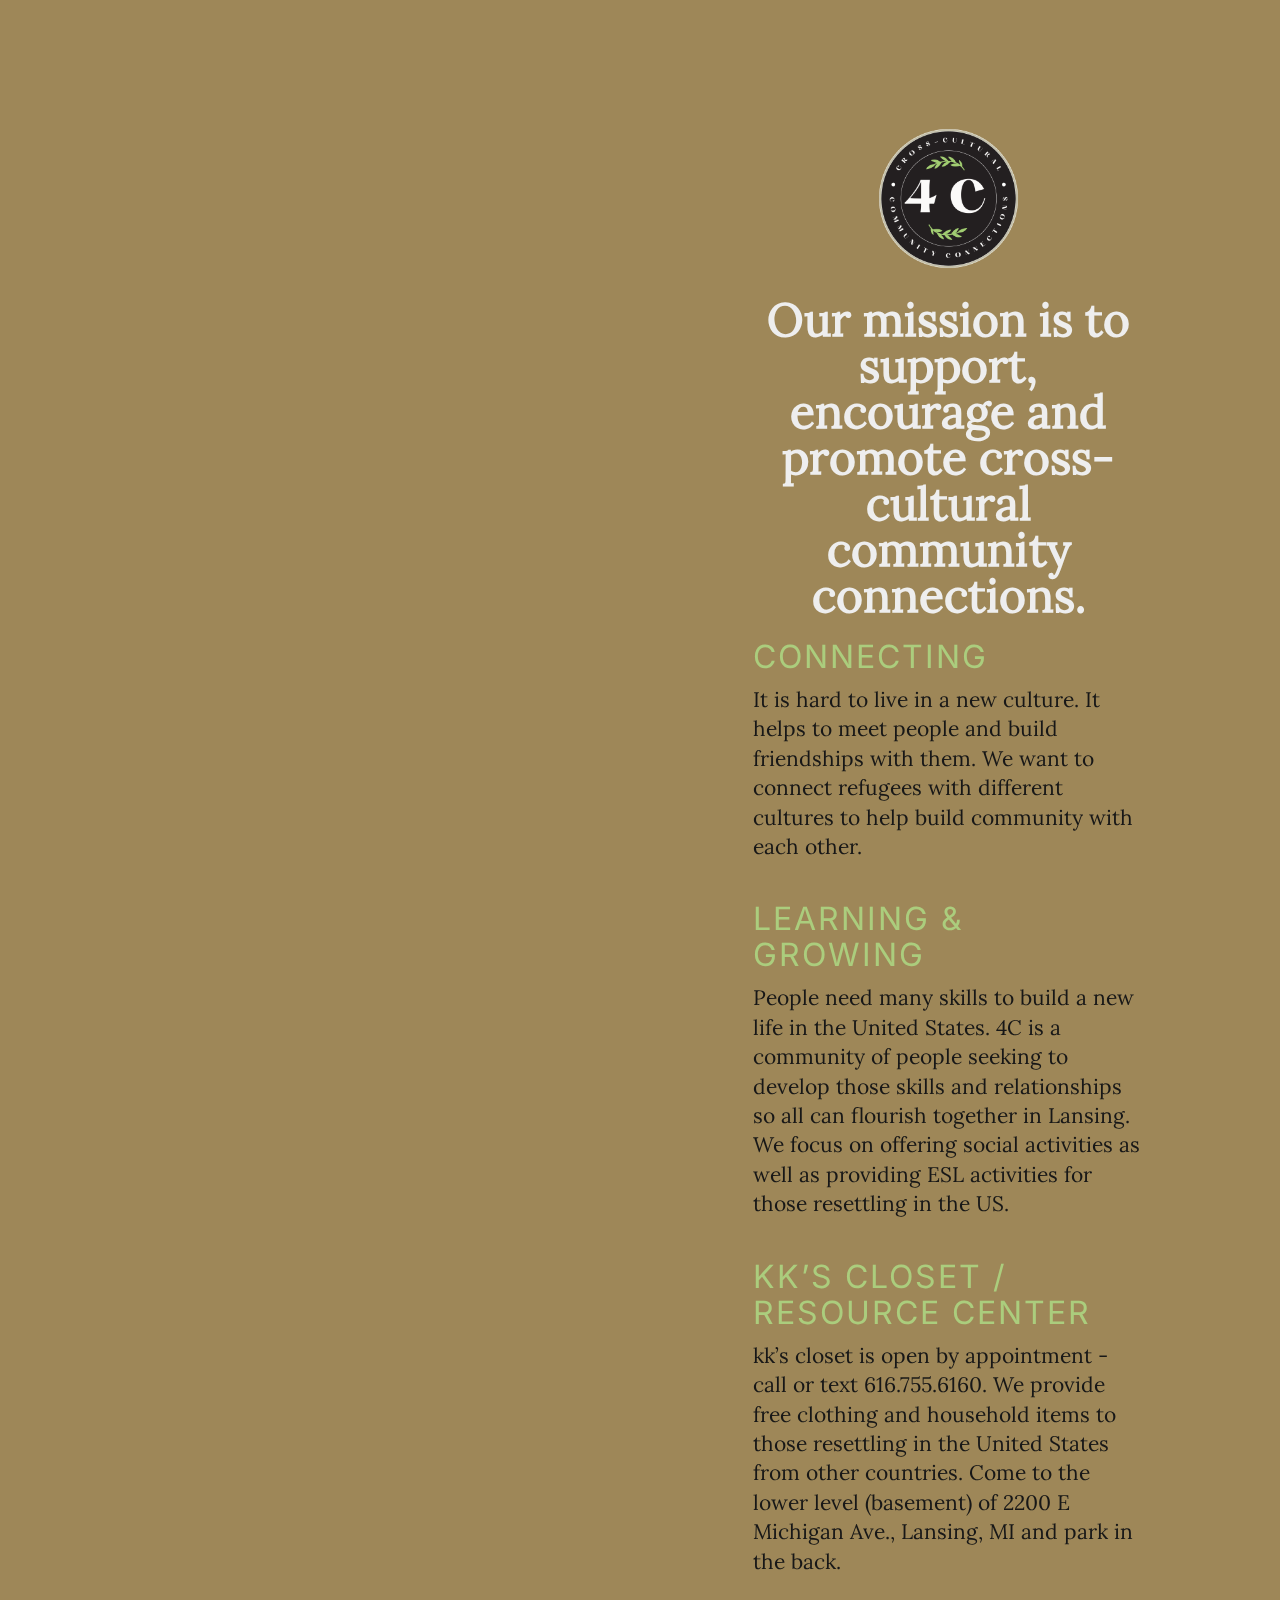
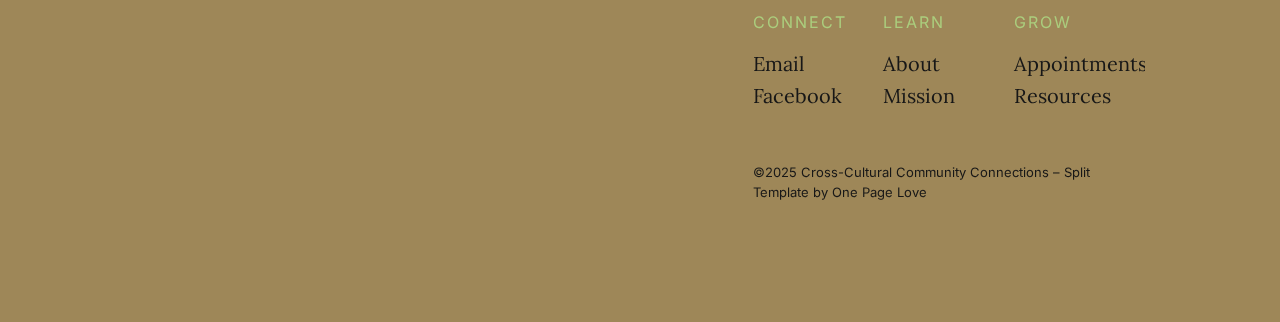
==== commit cbc4f1c3: "fixes" ====
--- a/website/public/index.html
+++ b/website/public/index.html
@@ -29,7 +29,7 @@
 
   
   
-  <link rel="stylesheet" href="./css/split.min.52cd9783db505aec245dee352316f2658352561073bdf8542105167a6356e9af.css" integrity="sha256-Us2Xg9tQWuwkXe41IxbyZYNSVhBzvfhUIQUWemNW6a8=" crossorigin="anonymous" media="screen" />
+  <link rel="stylesheet" href="./css/split.min.4b6e43c83cacfe62ae7801c42f9ff9f8b4fad66e30c752f953a34cc26be4b65b.css" integrity="sha256-S25DyDys/mKueAHEL5/5&#43;LT61m4wx1L5U6NMwmvktls=" crossorigin="anonymous" media="screen" />
 
 
 
--- a/website/public/css/split.min.4b6e43c83cacfe62ae7801c42f9ff9f8b4fad66e30c752f953a34cc26be4b65b.css
+++ b/website/public/css/split.min.4b6e43c83cacfe62ae7801c42f9ff9f8b4fad66e30c752f953a34cc26be4b65b.css
@@ -0,0 +1 @@
+@charset "UTF-8";/*!normalize.css v8.0.1 | MIT License | github.com/necolas/normalize.css*/html{line-height:1.15;-webkit-text-size-adjust:100%}body{margin:0}main{display:block}h1{font-size:2em;margin:.67em 0}hr{box-sizing:content-box;height:0;overflow:visible}pre{font-family:monospace,monospace;font-size:1em}a{background-color:transparent}abbr[title]{border-bottom:none;text-decoration:underline;text-decoration:underline dotted}b,strong{font-weight:bolder}code,kbd,samp{font-family:monospace,monospace;font-size:1em}small{font-size:80%}sub,sup{font-size:75%;line-height:0;position:relative;vertical-align:baseline}sub{bottom:-.25em}sup{top:-.5em}img{border-style:none}button,input,optgroup,select,textarea{font-family:inherit;font-size:100%;line-height:1.15;margin:0}button,input{overflow:visible}button,select{text-transform:none}button,[type=button],[type=reset],[type=submit]{-webkit-appearance:button}button::-moz-focus-inner,[type=button]::-moz-focus-inner,[type=reset]::-moz-focus-inner,[type=submit]::-moz-focus-inner{border-style:none;padding:0}button:-moz-focusring,[type=button]:-moz-focusring,[type=reset]:-moz-focusring,[type=submit]:-moz-focusring{outline:1px dotted ButtonText}fieldset{padding:.35em .75em .625em}legend{box-sizing:border-box;color:inherit;display:table;max-width:100%;padding:0;white-space:normal}progress{vertical-align:baseline}textarea{overflow:auto}[type=checkbox],[type=radio]{box-sizing:border-box;padding:0}[type=number]::-webkit-inner-spin-button,[type=number]::-webkit-outer-spin-button{height:auto}[type=search]{-webkit-appearance:textfield;outline-offset:-2px}[type=search]::-webkit-search-decoration{-webkit-appearance:none}::-webkit-file-upload-button{-webkit-appearance:button;font:inherit}details{display:block}summary{display:list-item}template{display:none}[hidden]{display:none}@font-face{font-family:webflow-icons;src:url([data-uri])format("truetype");font-weight:400;font-style:normal}[class^=w-icon-],[class*=" w-icon-"]{font-family:webflow-icons!important;speak:none;font-style:normal;font-weight:400;font-variant:normal;text-transform:none;line-height:1;-webkit-font-smoothing:antialiased;-moz-osx-font-smoothing:grayscale}.w-icon-slider-right:before{content:"\e600"}.w-icon-slider-left:before{content:"\e601"}.w-icon-nav-menu:before{content:"\e602"}.w-icon-arrow-down:before,.w-icon-dropdown-toggle:before{content:"\e603"}.w-icon-file-upload-remove:before{content:"\e900"}.w-icon-file-upload-icon:before{content:"\e903"}*{-webkit-box-sizing:border-box;-moz-box-sizing:border-box;box-sizing:border-box}html{height:100%}body{margin:0;min-height:100%;background-color:#fff;font-family:Arial,sans-serif;font-size:14px;line-height:20px;color:#333}img{max-width:100%;vertical-align:middle;display:inline-block}html.w-mod-touch *{background-attachment:scroll!important}.w-block{display:block}.w-inline-block{max-width:100%;display:inline-block}.w-clearfix:before,.w-clearfix:after{content:" ";display:table;grid-column-start:1;grid-row-start:1;grid-column-end:2;grid-row-end:2}.w-clearfix:after{clear:both}.w-hidden{display:none}.w-button{display:inline-block;padding:9px 15px;background-color:#3898ec;color:#fff;border:0;line-height:inherit;text-decoration:none;cursor:pointer;border-radius:0}input.w-button{-webkit-appearance:button}html[data-w-dynpage] [data-w-cloak]{color:transparent!important}.w-webflow-badge,.w-webflow-badge *{position:static;left:auto;top:auto;right:auto;bottom:auto;z-index:auto;display:block;visibility:visible;overflow:visible;overflow-x:visible;overflow-y:visible;box-sizing:border-box;width:auto;height:auto;max-height:none;max-width:none;min-height:0;min-width:0;margin:0;padding:0;float:none;clear:none;border:0 transparent;border-radius:0;background:0 0;background-image:none;background-position:0 0;background-size:auto;background-repeat:repeat;background-origin:padding-box;background-clip:border-box;background-attachment:scroll;background-color:transparent;box-shadow:none;opacity:1;transform:none;transition:none;direction:ltr;font-family:inherit;font-weight:inherit;color:inherit;font-size:inherit;line-height:inherit;font-style:inherit;font-variant:inherit;text-align:inherit;letter-spacing:inherit;text-decoration:inherit;text-indent:0;text-transform:inherit;list-style-type:disc;text-shadow:none;font-smoothing:auto;vertical-align:baseline;cursor:inherit;white-space:inherit;word-break:normal;word-spacing:normal;word-wrap:normal}.w-webflow-badge{position:fixed!important;display:inline-block!important;visibility:visible!important;opacity:1!important;z-index:2147483647!important;top:auto!important;right:12px!important;bottom:12px!important;left:auto!important;color:#aaadb0!important;background-color:#fff!important;border-radius:3px!important;padding:6px 8px 6px 6px!important;font-size:12px!important;opacity:1!important;line-height:14px!important;text-decoration:none!important;transform:none!important;margin:0!important;width:auto!important;height:auto!important;overflow:visible!important;white-space:nowrap;box-shadow:0 0 0 1px rgba(0,0,0,.1),0 1px 3px rgba(0,0,0,.1);cursor:pointer}.w-webflow-badge>img{display:inline-block!important;visibility:visible!important;opacity:1!important;vertical-align:middle!important}h1,h2,h3,h4,h5,h6{font-weight:700;margin-bottom:10px}h1{font-size:38px;line-height:44px;margin-top:20px}h2{font-size:32px;line-height:36px;margin-top:20px}h3{font-size:24px;line-height:30px;margin-top:20px}h4{font-size:18px;line-height:24px;margin-top:10px}h5{font-size:14px;line-height:20px;margin-top:10px}h6{font-size:12px;line-height:18px;margin-top:10px}p{margin-top:0;margin-bottom:10px}blockquote{margin:0 0 10px;padding:10px 20px;border-left:5px solid #e2e2e2;font-size:18px;line-height:22px}figure{margin:0;margin-bottom:10px}figcaption{margin-top:5px;text-align:center}ul,ol{margin-top:0;margin-bottom:10px;padding-left:40px}.w-list-unstyled{padding-left:0;list-style:none}.w-embed:before,.w-embed:after{content:" ";display:table;grid-column-start:1;grid-row-start:1;grid-column-end:2;grid-row-end:2}.w-embed:after{clear:both}.w-video{width:100%;position:relative;padding:0}.w-video iframe,.w-video object,.w-video embed{position:absolute;top:0;left:0;width:100%;height:100%}fieldset{padding:0;margin:0;border:0}button,html input[type=button],input[type=reset]{border:0;cursor:pointer;-webkit-appearance:button}.w-form{margin:0 0 15px}.w-form-done{display:none;padding:20px;text-align:center;background-color:#ddd}.w-form-fail{display:none;margin-top:10px;padding:10px;background-color:#ffdede}label{display:block;margin-bottom:5px;font-weight:700}.w-input,.w-select{display:block;width:100%;height:38px;padding:8px 12px;margin-bottom:10px;font-size:14px;line-height:1.428571429;color:#333;vertical-align:middle;background-color:#fff;border:1px solid #ccc}.w-input:-moz-placeholder,.w-select:-moz-placeholder{color:#999}.w-input::-moz-placeholder,.w-select::-moz-placeholder{color:#999;opacity:1}.w-input:-ms-input-placeholder,.w-select:-ms-input-placeholder{color:#999}.w-input::-webkit-input-placeholder,.w-select::-webkit-input-placeholder{color:#999}.w-input:focus,.w-select:focus{border-color:#3898ec;outline:0}.w-input[disabled],.w-select[disabled],.w-input[readonly],.w-select[readonly],fieldset[disabled] .w-input,fieldset[disabled] .w-select{cursor:not-allowed;background-color:#eee}textarea.w-input,textarea.w-select{height:auto}.w-select{background-color:#f3f3f3}.w-select[multiple]{height:auto}.w-form-label{display:inline-block;cursor:pointer;font-weight:400;margin-bottom:0}.w-radio{display:block;margin-bottom:5px;padding-left:20px}.w-radio:before,.w-radio:after{content:" ";display:table;grid-column-start:1;grid-row-start:1;grid-column-end:2;grid-row-end:2}.w-radio:after{clear:both}.w-radio-input{margin:4px 0 0;margin-top:1px \9;line-height:normal;float:left;margin-left:-20px}.w-radio-input{margin-top:3px}.w-file-upload{display:block;margin-bottom:10px}.w-file-upload-input{width:.1px;height:.1px;opacity:0;overflow:hidden;position:absolute;z-index:-100}.w-file-upload-default,.w-file-upload-uploading,.w-file-upload-success{display:inline-block;color:#333}.w-file-upload-error{display:block;margin-top:10px}.w-file-upload-default.w-hidden,.w-file-upload-uploading.w-hidden,.w-file-upload-error.w-hidden,.w-file-upload-success.w-hidden{display:none}.w-file-upload-uploading-btn{display:flex;font-size:14px;font-weight:400;cursor:pointer;margin:0;padding:8px 12px;border:1px solid #ccc;background-color:#fafafa}.w-file-upload-file{display:flex;flex-grow:1;justify-content:space-between;margin:0;padding:8px 9px 8px 11px;border:1px solid #ccc;background-color:#fafafa}.w-file-upload-file-name{font-size:14px;font-weight:400;display:block}.w-file-remove-link{margin-top:3px;margin-left:10px;width:auto;height:auto;padding:3px;display:block;cursor:pointer}.w-icon-file-upload-remove{margin:auto;font-size:10px}.w-file-upload-error-msg{display:inline-block;color:#ea384c;padding:2px 0}.w-file-upload-info{display:inline-block;line-height:38px;padding:0 12px}.w-file-upload-label{display:inline-block;font-size:14px;font-weight:400;cursor:pointer;margin:0;padding:8px 12px;border:1px solid #ccc;background-color:#fafafa}.w-icon-file-upload-icon,.w-icon-file-upload-uploading{display:inline-block;margin-right:8px;width:20px}.w-icon-file-upload-uploading{height:20px}.w-container{margin-left:auto;margin-right:auto;max-width:940px}.w-container:before,.w-container:after{content:" ";display:table;grid-column-start:1;grid-row-start:1;grid-column-end:2;grid-row-end:2}.w-container:after{clear:both}.w-container .w-row{margin-left:-10px;margin-right:-10px}.w-row:before,.w-row:after{content:" ";display:table;grid-column-start:1;grid-row-start:1;grid-column-end:2;grid-row-end:2}.w-row:after{clear:both}.w-row .w-row{margin-left:0;margin-right:0}.w-col{position:relative;float:left;width:100%;min-height:1px;padding-left:10px;padding-right:10px}.w-col .w-col{padding-left:0;padding-right:0}.w-col-1{width:8.33333333%}.w-col-2{width:16.66666667%}.w-col-3{width:25%}.w-col-4{width:33.33333333%}.w-col-5{width:41.66666667%}.w-col-6{width:50%}.w-col-7{width:58.33333333%}.w-col-8{width:66.66666667%}.w-col-9{width:75%}.w-col-10{width:83.33333333%}.w-col-11{width:91.66666667%}.w-col-12{width:100%}.w-hidden-main{display:none!important}@media screen and (max-width:991px){.w-container{max-width:728px}.w-hidden-main{display:inherit!important}.w-hidden-medium{display:none!important}.w-col-medium-1{width:8.33333333%}.w-col-medium-2{width:16.66666667%}.w-col-medium-3{width:25%}.w-col-medium-4{width:33.33333333%}.w-col-medium-5{width:41.66666667%}.w-col-medium-6{width:50%}.w-col-medium-7{width:58.33333333%}.w-col-medium-8{width:66.66666667%}.w-col-medium-9{width:75%}.w-col-medium-10{width:83.33333333%}.w-col-medium-11{width:91.66666667%}.w-col-medium-12{width:100%}.w-col-stack{width:100%;left:auto;right:auto}}@media screen and (max-width:767px){.w-hidden-main{display:inherit!important}.w-hidden-medium{display:inherit!important}.w-hidden-small{display:none!important}.w-row,.w-container .w-row{margin-left:0;margin-right:0}.w-col{width:100%;left:auto;right:auto}.w-col-small-1{width:8.33333333%}.w-col-small-2{width:16.66666667%}.w-col-small-3{width:25%}.w-col-small-4{width:33.33333333%}.w-col-small-5{width:41.66666667%}.w-col-small-6{width:50%}.w-col-small-7{width:58.33333333%}.w-col-small-8{width:66.66666667%}.w-col-small-9{width:75%}.w-col-small-10{width:83.33333333%}.w-col-small-11{width:91.66666667%}.w-col-small-12{width:100%}}@media screen and (max-width:479px){.w-container{max-width:none}.w-hidden-main{display:inherit!important}.w-hidden-medium{display:inherit!important}.w-hidden-small{display:inherit!important}.w-hidden-tiny{display:none!important}.w-col{width:100%}.w-col-tiny-1{width:8.33333333%}.w-col-tiny-2{width:16.66666667%}.w-col-tiny-3{width:25%}.w-col-tiny-4{width:33.33333333%}.w-col-tiny-5{width:41.66666667%}.w-col-tiny-6{width:50%}.w-col-tiny-7{width:58.33333333%}.w-col-tiny-8{width:66.66666667%}.w-col-tiny-9{width:75%}.w-col-tiny-10{width:83.33333333%}.w-col-tiny-11{width:91.66666667%}.w-col-tiny-12{width:100%}}.w-widget{position:relative}.w-widget-map{width:100%;height:400px}.w-widget-map label{width:auto;display:inline}.w-widget-map img{max-width:inherit}.w-widget-map .gm-style-iw{text-align:center}.w-widget-map .gm-style-iw>button{display:none!important}.w-widget-twitter{overflow:hidden}.w-widget-twitter-count-shim{display:inline-block;vertical-align:top;position:relative;width:28px;height:20px;text-align:center;background:#fff;border:#758696 solid 1px;border-radius:3px}.w-widget-twitter-count-shim *{pointer-events:none;-webkit-user-select:none;-moz-user-select:none;-ms-user-select:none;user-select:none}.w-widget-twitter-count-shim .w-widget-twitter-count-inner{position:relative;font-size:15px;line-height:12px;text-align:center;color:#999;font-family:serif}.w-widget-twitter-count-shim .w-widget-twitter-count-clear{position:relative;display:block}.w-widget-twitter-count-shim.w--large{width:36px;height:28px}.w-widget-twitter-count-shim.w--large .w-widget-twitter-count-inner{font-size:18px;line-height:18px}.w-widget-twitter-count-shim:not(.w--vertical){margin-left:5px;margin-right:8px}.w-widget-twitter-count-shim:not(.w--vertical).w--large{margin-left:6px}.w-widget-twitter-count-shim:not(.w--vertical):before,.w-widget-twitter-count-shim:not(.w--vertical):after{top:50%;left:0;border:solid transparent;content:" ";height:0;width:0;position:absolute;pointer-events:none}.w-widget-twitter-count-shim:not(.w--vertical):before{border-color:rgba(117,134,150,0);border-right-color:#5d6c7b;border-width:4px;margin-left:-9px;margin-top:-4px}.w-widget-twitter-count-shim:not(.w--vertical).w--large:before{border-width:5px;margin-left:-10px;margin-top:-5px}.w-widget-twitter-count-shim:not(.w--vertical):after{border-color:rgba(255,255,255,0);border-right-color:#fff;border-width:4px;margin-left:-8px;margin-top:-4px}.w-widget-twitter-count-shim:not(.w--vertical).w--large:after{border-width:5px;margin-left:-9px;margin-top:-5px}.w-widget-twitter-count-shim.w--vertical{width:61px;height:33px;margin-bottom:8px}.w-widget-twitter-count-shim.w--vertical:before,.w-widget-twitter-count-shim.w--vertical:after{top:100%;left:50%;border:solid transparent;content:" ";height:0;width:0;position:absolute;pointer-events:none}.w-widget-twitter-count-shim.w--vertical:before{border-color:rgba(117,134,150,0);border-top-color:#5d6c7b;border-width:5px;margin-left:-5px}.w-widget-twitter-count-shim.w--vertical:after{border-color:rgba(255,255,255,0);border-top-color:#fff;border-width:4px;margin-left:-4px}.w-widget-twitter-count-shim.w--vertical .w-widget-twitter-count-inner{font-size:18px;line-height:22px}.w-widget-twitter-count-shim.w--vertical.w--large{width:76px}.w-widget-gplus{overflow:hidden}.w-background-video{position:relative;overflow:hidden;height:500px;color:#fff}.w-background-video>video{background-size:cover;background-position:50%;position:absolute;margin:auto;width:100%;height:100%;right:-100%;bottom:-100%;top:-100%;left:-100%;object-fit:cover;z-index:-100}.w-background-video>video::-webkit-media-controls-start-playback-button{display:none!important;-webkit-appearance:none}.w-slider{position:relative;height:300px;text-align:center;background:#ddd;clear:both;-webkit-tap-highlight-color:transparent;tap-highlight-color:transparent}.w-slider-mask{position:relative;display:block;overflow:hidden;z-index:1;left:0;right:0;height:100%;white-space:nowrap}.w-slide{position:relative;display:inline-block;vertical-align:top;width:100%;height:100%;white-space:normal;text-align:left}.w-slider-nav{position:absolute;z-index:2;top:auto;right:0;bottom:0;left:0;margin:auto;padding-top:10px;height:40px;text-align:center;-webkit-tap-highlight-color:transparent;tap-highlight-color:transparent}.w-slider-nav.w-round>div{border-radius:100%}.w-slider-nav.w-num>div{width:auto;height:auto;padding:.2em .5em;font-size:inherit;line-height:inherit}.w-slider-nav.w-shadow>div{box-shadow:0 0 3px rgba(51,51,51,.4)}.w-slider-nav-invert{color:#fff}.w-slider-nav-invert>div{background-color:rgba(34,34,34,.4)}.w-slider-nav-invert>div.w-active{background-color:#222}.w-slider-dot{position:relative;display:inline-block;width:1em;height:1em;background-color:rgba(255,255,255,.4);cursor:pointer;margin:0 3px .5em;transition:background-color 100ms,color 100ms}.w-slider-dot.w-active{background-color:#fff}.w-slider-dot:focus{outline:none;box-shadow:0 0 0 2px #fff}.w-slider-dot:focus.w-active{box-shadow:none}.w-slider-arrow-left,.w-slider-arrow-right{position:absolute;width:80px;top:0;right:0;bottom:0;left:0;margin:auto;cursor:pointer;overflow:hidden;color:#fff;font-size:40px;-webkit-tap-highlight-color:transparent;tap-highlight-color:transparent;-webkit-user-select:none;-moz-user-select:none;-ms-user-select:none;user-select:none}.w-slider-arrow-left [class^=w-icon-],.w-slider-arrow-right [class^=w-icon-],.w-slider-arrow-left [class*=" w-icon-"],.w-slider-arrow-right [class*=" w-icon-"]{position:absolute}.w-slider-arrow-left:focus,.w-slider-arrow-right:focus{outline:0}.w-slider-arrow-left{z-index:3;right:auto}.w-slider-arrow-right{z-index:4;left:auto}.w-icon-slider-left,.w-icon-slider-right{top:0;right:0;bottom:0;left:0;margin:auto;width:1em;height:1em}.w-slider-aria-label{border:0;clip:rect(0 0 0 0);height:1px;margin:-1px;overflow:hidden;padding:0;position:absolute;width:1px}.w-dropdown{display:inline-block;position:relative;text-align:left;margin-left:auto;margin-right:auto;z-index:900}.w-dropdown-btn,.w-dropdown-toggle,.w-dropdown-link{position:relative;vertical-align:top;text-decoration:none;color:#222;padding:20px;text-align:left;margin-left:auto;margin-right:auto;white-space:nowrap}.w-dropdown-toggle{-webkit-user-select:none;-moz-user-select:none;-ms-user-select:none;user-select:none;display:inline-block;cursor:pointer;padding-right:40px}.w-dropdown-toggle:focus{outline:0}.w-icon-dropdown-toggle{position:absolute;top:0;right:0;bottom:0;margin:auto;margin-right:20px;width:1em;height:1em}.w-dropdown-list{position:absolute;background:#ddd;display:none;min-width:100%}.w-dropdown-list.w--open{display:block}.w-dropdown-link{padding:10px 20px;display:block;color:#222}.w-dropdown-link.w--current{color:#0082f3}.w-dropdown-link:focus{outline:0}@media screen and (max-width:767px){.w-nav-brand{padding-left:10px}}.w-lightbox-backdrop{color:#000;cursor:auto;font-family:serif;font-size:medium;font-style:normal;font-variant:normal;font-weight:400;letter-spacing:normal;line-height:normal;list-style:disc;text-align:start;text-indent:0;text-shadow:none;text-transform:none;visibility:visible;white-space:normal;word-break:normal;word-spacing:normal;word-wrap:normal;position:fixed;top:0;right:0;bottom:0;left:0;color:#fff;font-family:helvetica neue,Helvetica,Ubuntu,segoe ui,Verdana,sans-serif;font-size:17px;line-height:1.2;font-weight:300;text-align:center;background:rgba(0,0,0,.9);z-index:2000;outline:0;opacity:0;-webkit-user-select:none;-moz-user-select:none;-ms-user-select:none;-webkit-tap-highlight-color:transparent;-webkit-transform:translate(0,0)}.w-lightbox-backdrop,.w-lightbox-container{height:100%;overflow:auto;-webkit-overflow-scrolling:touch}.w-lightbox-content{position:relative;height:100vh;overflow:hidden}.w-lightbox-view{position:absolute;width:100vw;height:100vh;opacity:0}.w-lightbox-view:before{content:"";height:100vh}.w-lightbox-group,.w-lightbox-group .w-lightbox-view,.w-lightbox-group .w-lightbox-view:before{height:86vh}.w-lightbox-frame,.w-lightbox-view:before{display:inline-block;vertical-align:middle}.w-lightbox-figure{position:relative;margin:0}.w-lightbox-group .w-lightbox-figure{cursor:pointer}.w-lightbox-img{width:auto;height:auto;max-width:none}.w-lightbox-image{display:block;float:none;max-width:100vw;max-height:100vh}.w-lightbox-group .w-lightbox-image{max-height:86vh}.w-lightbox-caption{position:absolute;right:0;bottom:0;left:0;padding:.5em 1em;background:rgba(0,0,0,.4);text-align:left;text-overflow:ellipsis;white-space:nowrap;overflow:hidden}.w-lightbox-embed{position:absolute;top:0;right:0;bottom:0;left:0;width:100%;height:100%}.w-lightbox-control{position:absolute;top:0;width:4em;background-size:24px;background-repeat:no-repeat;background-position:50%;cursor:pointer;-webkit-transition:all .3s;transition:all .3s}.w-lightbox-left{display:none;bottom:0;left:0;background-image:url([data-uri])}.w-lightbox-right{display:none;right:0;bottom:0;background-image:url([data-uri])}.w-lightbox-close{right:0;height:2.6em;background-image:url([data-uri]);background-size:18px}.w-lightbox-strip{position:absolute;bottom:0;left:0;right:0;padding:0 1vh;line-height:0;white-space:nowrap;overflow-x:auto;overflow-y:hidden}.w-lightbox-item{display:inline-block;width:10vh;padding:2vh 1vh;box-sizing:content-box;cursor:pointer;-webkit-transform:translate3d(0,0,0)}.w-lightbox-active{opacity:.3}.w-lightbox-thumbnail{position:relative;height:10vh;background:#222;overflow:hidden}.w-lightbox-thumbnail-image{position:absolute;top:0;left:0}.w-lightbox-thumbnail .w-lightbox-tall{top:50%;width:100%;-webkit-transform:translate(0,-50%);-ms-transform:translate(0,-50%);transform:translate(0,-50%)}.w-lightbox-thumbnail .w-lightbox-wide{left:50%;height:100%;-webkit-transform:translate(-50%,0);-ms-transform:translate(-50%,0);transform:translate(-50%,0)}.w-lightbox-spinner{position:absolute;top:50%;left:50%;box-sizing:border-box;width:40px;height:40px;margin-top:-20px;margin-left:-20px;border:5px solid rgba(0,0,0,.4);border-radius:50%;-webkit-animation:spin .8s infinite linear;animation:spin .8s infinite linear}.w-lightbox-spinner:after{content:"";position:absolute;top:-4px;right:-4px;bottom:-4px;left:-4px;border:3px solid transparent;border-bottom-color:#fff;border-radius:50%}.w-lightbox-hide{display:none}.w-lightbox-noscroll{overflow:hidden}@media(min-width:768px){.w-lightbox-content{height:96vh;margin-top:2vh}.w-lightbox-view,.w-lightbox-view:before{height:96vh}.w-lightbox-group,.w-lightbox-group .w-lightbox-view,.w-lightbox-group .w-lightbox-view:before{height:84vh}.w-lightbox-image{max-width:96vw;max-height:96vh}.w-lightbox-group .w-lightbox-image{max-width:82.3vw;max-height:84vh}.w-lightbox-left,.w-lightbox-right{display:block;opacity:.5}.w-lightbox-close{opacity:.8}.w-lightbox-control:hover{opacity:1}}.w-lightbox-inactive,.w-lightbox-inactive:hover{opacity:0}.w-richtext:before,.w-richtext:after{content:" ";display:table;grid-column-start:1;grid-row-start:1;grid-column-end:2;grid-row-end:2}.w-richtext:after{clear:both}.w-richtext[contenteditable=true]:before,.w-richtext[contenteditable=true]:after{white-space:initial}.w-richtext ol,.w-richtext ul{overflow:hidden}.w-richtext .w-richtext-figure-selected.w-richtext-figure-type-video div:after,.w-richtext .w-richtext-figure-selected[data-rt-type=video] div:after{outline:2px solid #2895f7}.w-richtext .w-richtext-figure-selected.w-richtext-figure-type-image div,.w-richtext .w-richtext-figure-selected[data-rt-type=image] div{outline:2px solid #2895f7}.w-richtext figure.w-richtext-figure-type-video>div:after,.w-richtext figure[data-rt-type=video]>div:after{content:'';position:absolute;display:none;left:0;top:0;right:0;bottom:0}.w-richtext figure{position:relative;max-width:60%}.w-richtext figure>div:before{cursor:default!important}.w-richtext figure img{width:100%}.w-richtext figure figcaption.w-richtext-figcaption-placeholder{opacity:.6}.w-richtext figure div{font-size:0;color:transparent}.w-richtext figure.w-richtext-figure-type-image,.w-richtext figure[data-rt-type=image]{display:table}.w-richtext figure.w-richtext-figure-type-image>div,.w-richtext figure[data-rt-type=image]>div{display:inline-block}.w-richtext figure.w-richtext-figure-type-image>figcaption,.w-richtext figure[data-rt-type=image]>figcaption{display:table-caption;caption-side:bottom}.w-richtext figure.w-richtext-figure-type-video,.w-richtext figure[data-rt-type=video]{width:60%;height:0}.w-richtext figure.w-richtext-figure-type-video iframe,.w-richtext figure[data-rt-type=video] iframe{position:absolute;top:0;left:0;width:100%;height:100%}.w-richtext figure.w-richtext-figure-type-video>div,.w-richtext figure[data-rt-type=video]>div{width:100%}.w-richtext figure.w-richtext-align-center{margin-right:auto;margin-left:auto;clear:both}.w-richtext figure.w-richtext-align-center.w-richtext-figure-type-image>div,.w-richtext figure.w-richtext-align-center[data-rt-type=image]>div{max-width:100%}.w-richtext figure.w-richtext-align-normal{clear:both}.w-richtext figure.w-richtext-align-fullwidth{width:100%;max-width:100%;text-align:center;clear:both;display:block;margin-right:auto;margin-left:auto}.w-richtext figure.w-richtext-align-fullwidth>div{display:inline-block;padding-bottom:inherit}.w-richtext figure.w-richtext-align-fullwidth>figcaption{display:block}.w-richtext figure.w-richtext-align-floatleft{float:left;margin-right:15px;clear:none}.w-richtext figure.w-richtext-align-floatright{float:right;margin-left:15px;clear:none}.w-nav{position:relative;background:#ddd;z-index:1000}.w-nav:before,.w-nav:after{content:" ";display:table;grid-column-start:1;grid-row-start:1;grid-column-end:2;grid-row-end:2}.w-nav:after{clear:both}.w-nav-brand{position:relative;float:left;text-decoration:none;color:#333}.w-nav-link{position:relative;display:inline-block;vertical-align:top;text-decoration:none;color:#222;padding:20px;text-align:left;margin-left:auto;margin-right:auto}.w-nav-link.w--current{color:#0082f3}.w-nav-menu{position:relative;float:right}[data-nav-menu-open]{display:block!important;position:absolute;top:100%;left:0;right:0;background:#c8c8c8;text-align:center;overflow:visible;min-width:200px}.w--nav-link-open{display:block;position:relative}.w-nav-overlay{position:absolute;overflow:hidden;display:none;top:100%;left:0;right:0;width:100%}.w-nav-overlay [data-nav-menu-open]{top:0}.w-nav[data-animation=over-left] .w-nav-overlay{width:auto}.w-nav[data-animation=over-left] .w-nav-overlay,.w-nav[data-animation=over-left] [data-nav-menu-open]{right:auto;z-index:1;top:0}.w-nav[data-animation=over-right] .w-nav-overlay{width:auto}.w-nav[data-animation=over-right] .w-nav-overlay,.w-nav[data-animation=over-right] [data-nav-menu-open]{left:auto;z-index:1;top:0}.w-nav-button{position:relative;float:right;padding:18px;font-size:24px;display:none;cursor:pointer;-webkit-tap-highlight-color:transparent;tap-highlight-color:transparent;-webkit-user-select:none;-moz-user-select:none;-ms-user-select:none;user-select:none}.w-nav-button:focus{outline:0}.w-nav-button.w--open{background-color:#c8c8c8;color:#fff}.w-nav[data-collapse=all] .w-nav-menu{display:none}.w-nav[data-collapse=all] .w-nav-button{display:block}.w--nav-dropdown-open{display:block}.w--nav-dropdown-toggle-open{display:block}.w--nav-dropdown-list-open{position:static}@media screen and (max-width:991px){.w-nav[data-collapse=medium] .w-nav-menu{display:none}.w-nav[data-collapse=medium] .w-nav-button{display:block}}@media screen and (max-width:767px){.w-nav[data-collapse=small] .w-nav-menu{display:none}.w-nav[data-collapse=small] .w-nav-button{display:block}.w-nav-brand{padding-left:10px}}@media screen and (max-width:479px){.w-nav[data-collapse=tiny] .w-nav-menu{display:none}.w-nav[data-collapse=tiny] .w-nav-button{display:block}}.w-tabs{position:relative}.w-tabs:before,.w-tabs:after{content:" ";display:table;grid-column-start:1;grid-row-start:1;grid-column-end:2;grid-row-end:2}.w-tabs:after{clear:both}.w-tab-menu{position:relative}.w-tab-link{position:relative;display:inline-block;vertical-align:top;text-decoration:none;padding:9px 30px;text-align:left;cursor:pointer;color:#222;background-color:#ddd}.w-tab-link.w--current{background-color:#c8c8c8}.w-tab-link:focus{outline:0}.w-tab-content{position:relative;display:block;overflow:hidden}.w-tab-pane{position:relative;display:none}.w--tab-active{display:block}@media screen and (max-width:479px){.w-tab-link{display:block}}.w-ix-emptyfix:after{content:""}@keyframes spin{0%{transform:rotate(0)}100%{transform:rotate(360deg)}}.w-dyn-empty{padding:10px;background-color:#ddd}.w-dyn-hide{display:none!important}.w-dyn-bind-empty{display:none!important}.w-condition-invisible{display:none!important}@keyframes fadein{from{opacity:0}to{opacity:1}}@font-face{font-display:swap;font-family:inter;font-style:normal;font-weight:400;src:url(../fonts/inter-v18-latin-regular.woff2)format("woff2")}@font-face{font-display:swap;font-family:inter;font-style:normal;font-weight:600;src:url(../fonts/inter-v18-latin-600.woff2)format("woff2")}@font-face{font-display:swap;font-family:lora;font-style:normal;font-weight:400;src:url(../fonts/lora-v35-latin-regular.woff2)format("woff2")}html{scrollbar-gutter:stable}a{color:#171717;text-decoration:none}.body{display:block;max-height:100vh;background-color:#9e8758;font-family:Inter,sans-serif;animation:fadein 2s}.leftcontent{display:-webkit-box;display:-webkit-flex;display:-ms-flexbox;display:flex;padding-right:0;padding-left:0}.columns{display:-webkit-box;display:-webkit-flex;display:-ms-flexbox;display:flex;height:100vh;max-height:100vh;-webkit-flex-wrap:wrap;-ms-flex-wrap:wrap;flex-wrap:wrap;-webkit-align-content:flex-start;-ms-flex-line-pack:start;align-content:flex-start}.name{margin-top:0;margin-bottom:40px;color:#333;font-size:16px;font-weight:400;line-height:100%;letter-spacing:1px;text-transform:uppercase}.bold-text{font-weight:600}.tagline{margin-bottom:40px;color:#171717;font-size:58px;line-height:100%}.intro{width:100%;text-align:center}.mission h3{color:#eee;font-family:Lora,sans-serif;font-size:46px;line-height:100%}.bio p{margin-bottom:40px;font-family:Lora,sans-serif;color:#171717;font-size:21px;line-height:140%}.bio a{border-bottom:1px solid #171717;text-decoration:none}.bio a:hover{color:#eee;border-bottom:1px solid #eee}.bio h1,.bio h2,.bio h3,.bio h4,.bio h5,.bio h6{font-family:Lora,sans-serif;color:#abcd7d;text-transform:uppercase;font-family:Inter,sans-serif;letter-spacing:2px;font-weight:400}.bio ul,.bio ol,.bio pre{color:#171717}.text-block{margin-top:0;margin-bottom:20px;color:#abcd7d;font-size:16px;font-weight:400;line-height:12px;letter-spacing:2px;text-transform:uppercase}.list{font-family:Lora,sans-serif;color:#171717;font-size:20px;line-height:160%}.list a:hover{color:#eee}.credit{color:#171717;font-size:13px}.rightcontent{overflow:auto;padding:120px;-webkit-box-orient:vertical;-webkit-box-direction:normal;-webkit-flex-direction:column;-ms-flex-direction:column;flex-direction:column;-webkit-box-pack:center;-webkit-justify-content:center;-ms-flex-pack:center;justify-content:center;-webkit-flex-wrap:nowrap;-ms-flex-wrap:nowrap;flex-wrap:nowrap;-webkit-box-align:start;-webkit-align-items:flex-start;-ms-flex-align:start;align-items:flex-start;-webkit-align-self:center;-ms-flex-item-align:center;-ms-grid-row-align:center;align-self:center;-webkit-box-flex:1;-webkit-flex:1;-ms-flex:1;flex:1}.content{overflow:auto}.links{display:-webkit-box;display:-webkit-flex;display:-ms-flexbox;display:flex;min-width:100%;margin-bottom:40px;-webkit-box-flex:0;-webkit-flex:0 auto;-ms-flex:0 auto;flex:0 auto}.credit-links{color:#171717}.credit-links:hover{color:#eee}.image{position:-webkit-sticky;position:sticky;top:0;display:block;min-height:100vh;min-width:100%;-webkit-align-self:flex-start;-ms-flex-item-align:start;align-self:flex-start;-webkit-box-flex:0;-webkit-flex:0 auto;-ms-flex:0 auto;flex:0 auto;background-image:url(../images/background.png);background-position:50%;background-size:cover;-o-object-fit:cover;object-fit:cover}@media screen and (max-width:991px){.leftcontent{display:block;-o-object-position:50% 0%;object-position:50% 0%}.columns{display:block}.rightcontent{padding-top:120px;padding-bottom:120px}.links{display:-webkit-box;display:-webkit-flex;display:-ms-flexbox;display:flex;-webkit-box-orient:vertical;-webkit-box-direction:normal;-webkit-flex-direction:column;-ms-flex-direction:column;flex-direction:column}.column{margin-bottom:20px}.column:last-child{margin-bottom:0}.image{position:static;height:420px;max-height:50vh;min-height:auto;background-position:50% 0}}@media screen and (max-width:767px){.name{margin-bottom:20px}.rightcontent{padding:60px}}@media screen and (max-width:479px){.bold-text{font-size:42px;line-height:42px}.bio p{font-size:16px}.credit{font-size:12px}.rightcontent{padding:30px}.image{height:240px;max-height:30vh}}.split-video{overflow:hidden;position:relative;line-height:0}.video-wrap{position:absolute;top:50%;left:50%;transform:translate(-50%,-50%)}.video-container{position:relative;overflow:hidden;height:56.25vw;width:100vw}@media(max-aspect-ratio:16/9){.video-container{height:100vh;width:177.7777777778vh}}.video-container iframe,.video-container object,.video-container embed{position:absolute;top:0;left:0;width:100%;height:100%}video.video{object-fit:cover;object-position:50% 50%;width:100%;height:100%}@media(min-width:991px){video.video{height:100vh}}